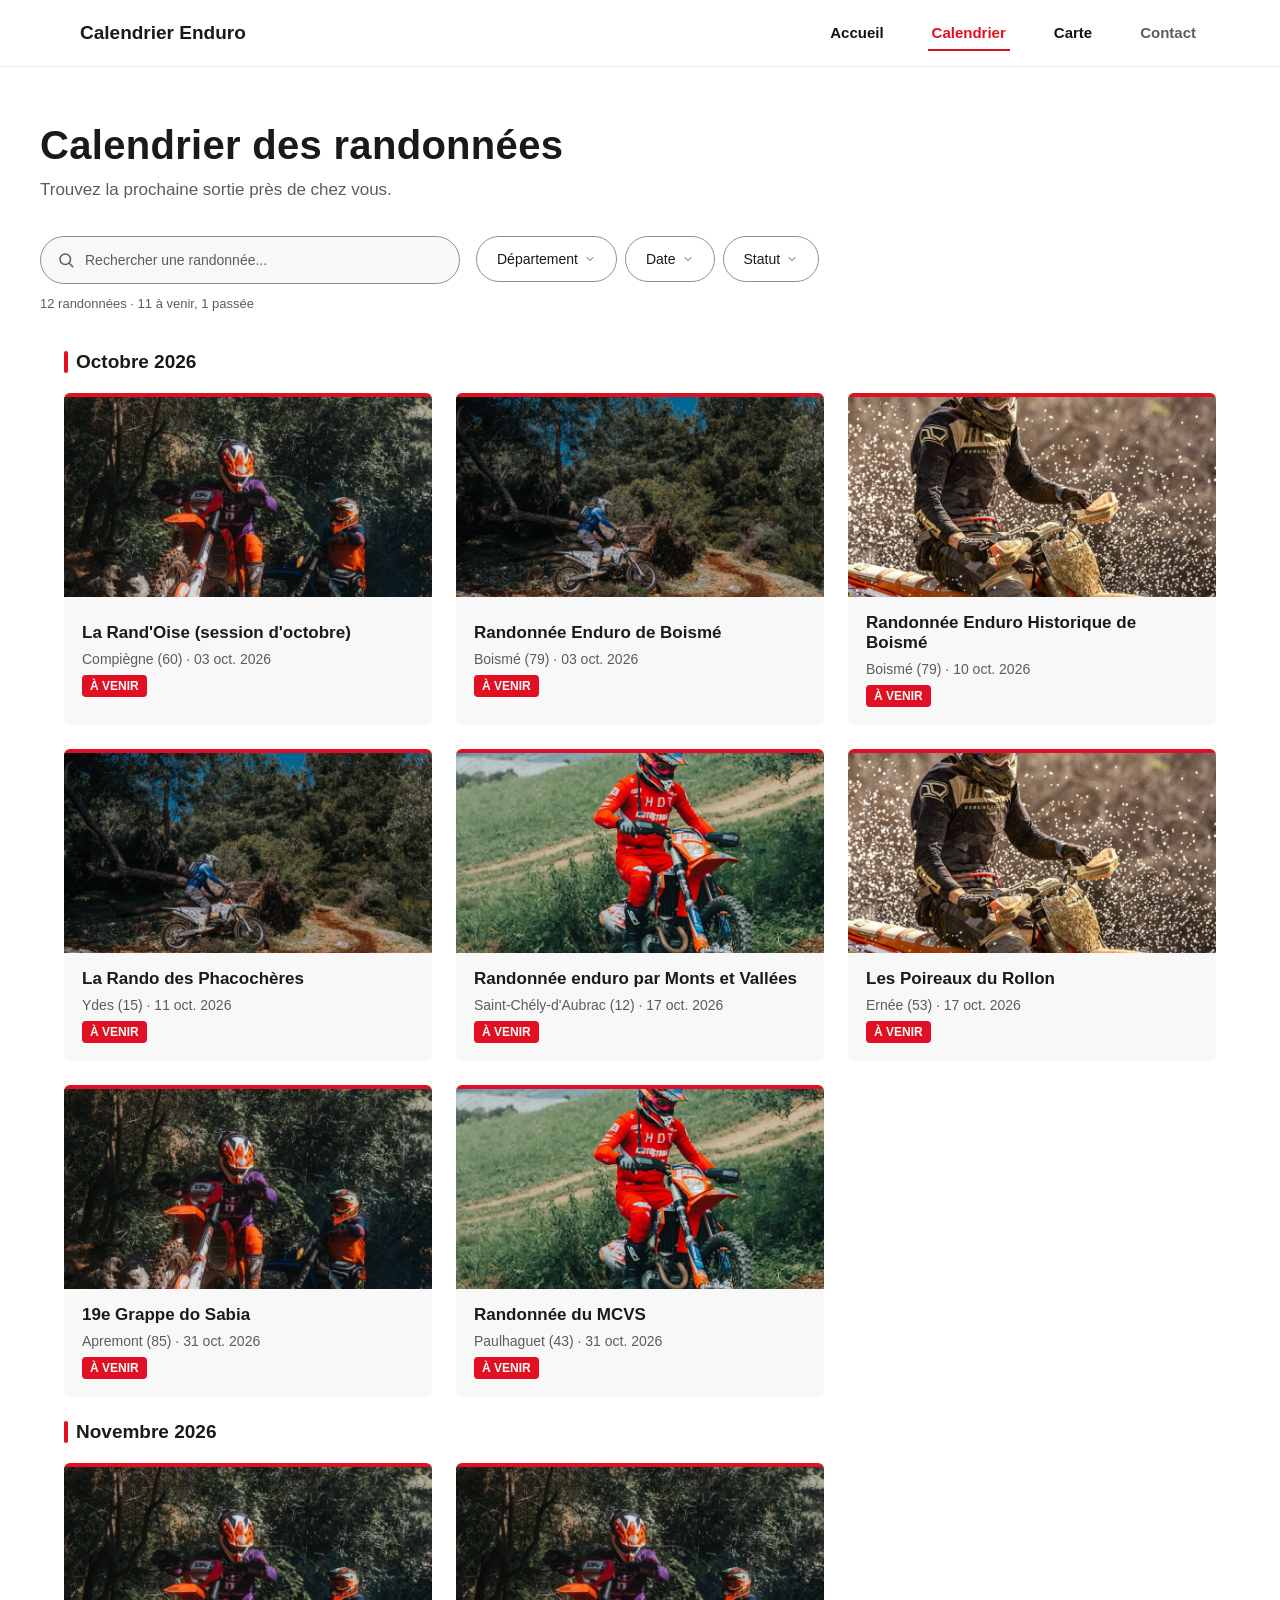
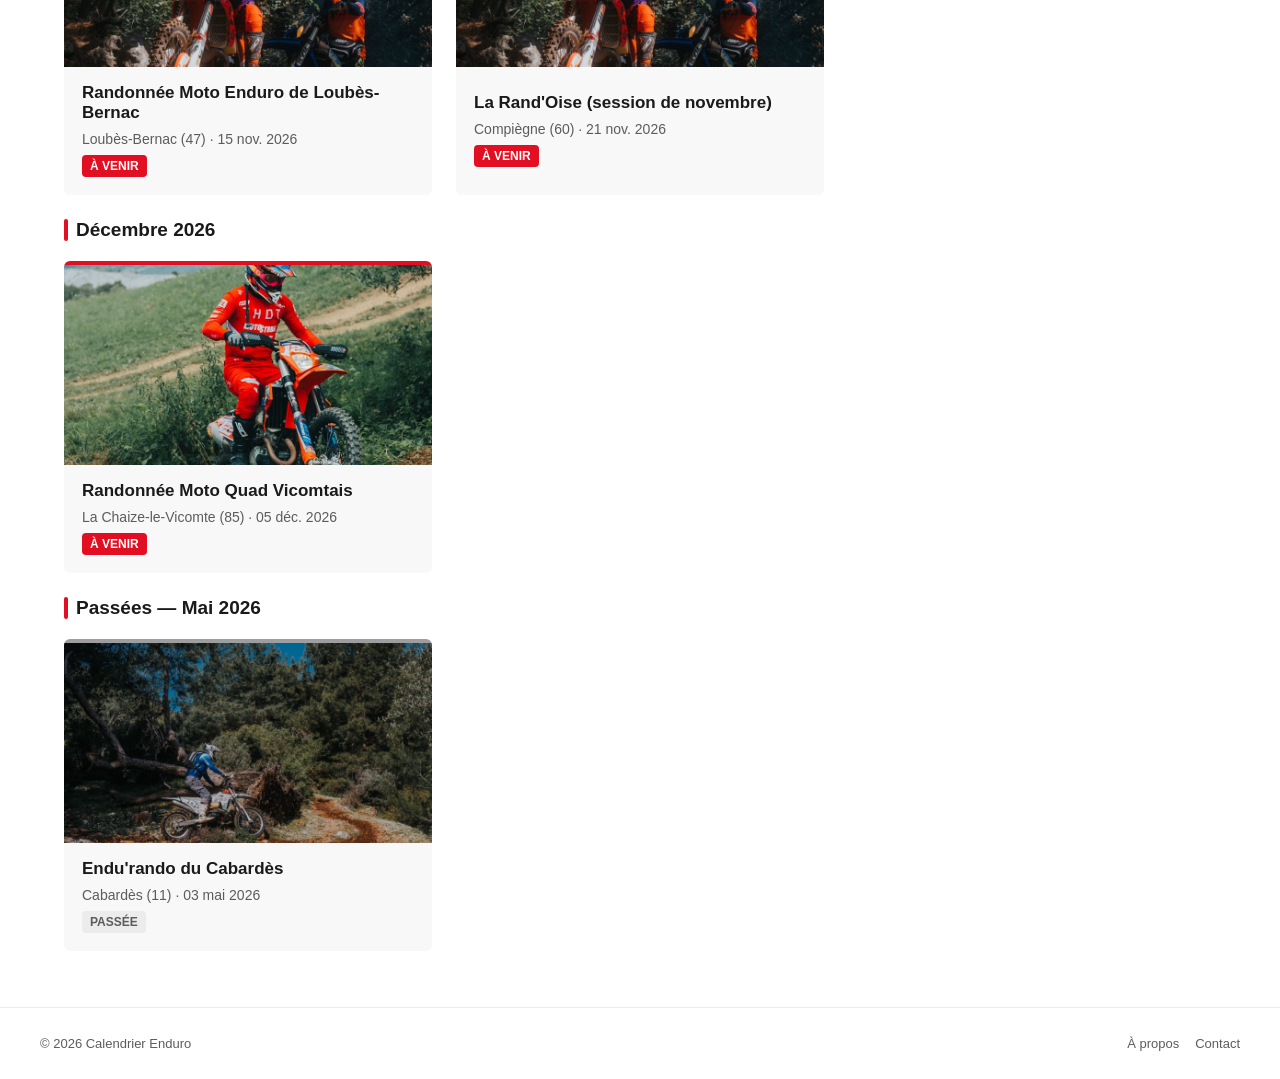
==== calendar.html @ 9742743e "Add "Proposer une randonnée" MVP form and rename technical identifiers to English - New submit.html:" ====
<!doctype html>
<html lang="fr">
<head>
<meta charset="UTF-8" />
<meta name="viewport" content="width=device-width, initial-scale=1" />
<title>Calendrier des randonnées — Calendrier Enduro</title>
<meta
  name="description"
  content="Toutes les randonnées enduro à venir et passées en France, filtrables par région, date et statut."
/>
<link rel="icon" href="data:image/svg+xml,%3Csvg xmlns='http://www.w3.org/2000/svg' viewBox='0 0 24 24'%3E%3Crect width='24' height='24' rx='5' fill='%23e10f21'/%3E%3Ctext x='12' y='17' font-size='13' font-family='Arial, sans-serif' font-weight='700' fill='white' text-anchor='middle'%3EE%3C/text%3E%3C/svg%3E" />
<link rel="stylesheet" href="css/styles.css" />
</head>
<body>
<a class="skip-link" href="#main">Aller au contenu principal</a>

<svg xmlns="http://www.w3.org/2000/svg" style="display:none" aria-hidden="true">
  <symbol id="icon-search" viewBox="0 0 24 24"><circle cx="11" cy="11" r="7"/><line x1="21" y1="21" x2="16.65" y2="16.65"/></symbol>
  <symbol id="icon-calendar" viewBox="0 0 24 24"><rect x="3" y="5" width="18" height="16" rx="2"/><line x1="16" y1="3" x2="16" y2="7"/><line x1="8" y1="3" x2="8" y2="7"/><line x1="3" y1="10" x2="21" y2="10"/></symbol>
  <symbol id="icon-map" viewBox="0 0 24 24"><polygon points="1,6 8,3 16,6 23,3 23,18 16,21 8,18 1,21"/><line x1="8" y1="3" x2="8" y2="18"/><line x1="16" y1="6" x2="16" y2="21"/></symbol>
  <symbol id="icon-home" viewBox="0 0 24 24"><path d="M4 11 12 4l8 7"/><path d="M6 10v9a1 1 0 0 0 1 1h3v-6h4v6h3a1 1 0 0 0 1-1v-9"/></symbol>
  <symbol id="icon-envelope" viewBox="0 0 24 24"><rect x="3" y="5" width="18" height="14" rx="2"/><path d="m4 7 8 6 8-6"/></symbol>
  <symbol id="icon-chevron-down" viewBox="0 0 24 24"><polyline points="6 9 12 15 18 9"/></symbol>
</svg>

<header class="site-header">
  <div class="site-header__inner">
    <p class="site-header__title">Calendrier Enduro</p>

    <nav class="primary-nav" aria-label="Navigation principale">
      <ul class="primary-nav__list">
        <li><a class="primary-nav__link" href="index.html">Accueil</a></li>
        <li><a class="primary-nav__link" href="calendar.html" aria-current="page">Calendrier</a></li>
        <li><a class="primary-nav__link" href="map.html">Carte</a></li>
        <li><a class="primary-nav__link" href="#" aria-disabled="true" tabindex="-1">Contact <span class="sr-only">(bientôt disponible)</span></a></li>
      </ul>
    </nav>
  </div>
</header>

<main id="main">
  <div class="page-title">
    <div class="page-title__inner">
      <h1>Calendrier des randonnées</h1>
      <p>Trouvez la prochaine sortie près de chez vous.</p>
    </div>
  </div>

  <div class="filters">
    <div class="filters__inner">
      <div class="filters__search-col">
        <form class="search-field search-field--light" role="search" onsubmit="return false">
          <label for="cal-search" class="sr-only">Rechercher une randonnée par nom, lieu ou région</label>
          <svg class="icon" aria-hidden="true"><use href="#icon-search"></use></svg>
          <input type="search" id="cal-search" placeholder="Rechercher une randonnée..." data-search-input />
        </form>

        <p class="results-count" role="status" data-results-count>Chargement…</p>
      </div>

      <div class="filters__row filters__row--inline" role="group" aria-label="Filtres rapides">
        <div class="dropdown" data-dropdown="region">
          <button type="button" class="chip" aria-pressed="false" aria-expanded="false" data-filter-chip>
            Département
            <svg class="icon" aria-hidden="true"><use href="#icon-chevron-down"></use></svg>
          </button>
          <div class="dropdown__panel" role="listbox" aria-label="Filtrer par département" data-dropdown-panel hidden></div>
        </div>
        <div class="dropdown" data-dropdown="month">
          <button type="button" class="chip" aria-pressed="false" aria-expanded="false" data-filter-chip>
            Date
            <svg class="icon" aria-hidden="true"><use href="#icon-chevron-down"></use></svg>
          </button>
          <div class="dropdown__panel" role="listbox" aria-label="Filtrer par date" data-dropdown-panel hidden></div>
        </div>
        <div class="dropdown" data-dropdown="status">
          <button type="button" class="chip" aria-pressed="false" aria-expanded="false" data-filter-chip>
            Statut
            <svg class="icon" aria-hidden="true"><use href="#icon-chevron-down"></use></svg>
          </button>
          <div class="dropdown__panel" role="listbox" aria-label="Filtrer par statut" data-dropdown-panel hidden></div>
        </div>
      </div>
    </div>
  </div>

  <div class="event-groups" data-event-groups></div>

  <p class="empty-state" role="status" data-empty-state>Aucune randonnée ne correspond à votre recherche.</p>

  <footer class="site-footer">
    <div class="site-footer__inner">
      <p>© 2026 Calendrier Enduro</p>
      <p class="site-footer__links">
        <a href="#" aria-disabled="true" tabindex="-1">À propos <span class="sr-only">(bientôt disponible)</span></a>
        <a href="#" aria-disabled="true" tabindex="-1">Contact <span class="sr-only">(bientôt disponible)</span></a>
      </p>
    </div>
  </footer>
</main>

<nav class="bottom-nav" aria-label="Navigation principale (mobile)">
  <a class="bottom-nav__item" href="index.html">
    <span class="bottom-nav__indicator" aria-hidden="true"></span>
    <svg class="icon" aria-hidden="true"><use href="#icon-home"></use></svg>
    <span class="bottom-nav__label">Accueil</span>
  </a>
  <a class="bottom-nav__item" href="calendar.html" aria-current="page">
    <span class="bottom-nav__indicator" aria-hidden="true"></span>
    <svg class="icon" aria-hidden="true"><use href="#icon-calendar"></use></svg>
    <span class="bottom-nav__label">Calendrier</span>
  </a>
  <a class="bottom-nav__item" href="map.html">
    <span class="bottom-nav__indicator" aria-hidden="true"></span>
    <svg class="icon" aria-hidden="true"><use href="#icon-map"></use></svg>
    <span class="bottom-nav__label">Carte</span>
  </a>
  <span class="bottom-nav__item" aria-disabled="true">
    <span class="bottom-nav__indicator" aria-hidden="true"></span>
    <svg class="icon" aria-hidden="true"><use href="#icon-envelope"></use></svg>
    <span class="bottom-nav__label">Contact</span>
    <span class="sr-only">(bientôt disponible)</span>
  </span>
</nav>

<script src="js/main.js"></script>
</body>
</html>
---- css/styles.css ----
/* ==========================================================================
   Calendrier-enduro — feuille de styles partagée
   Version F ("Sportif" clair) — implémentation locale à partir de Figma
   Voir claude/accessibilite.md et claude/structure-site.md dans le projet
   pour le détail des décisions de contraste / zones tactiles.
   ========================================================================== */

:root {
  /* Couleurs */
  --color-bg: #ffffff;
  --color-surface: #f8f8f8;
  --color-text: #1a1a1b;
  --color-text-strong: #121212;
  --color-text-muted: #5c5c5c;
  --color-placeholder: #99999e;
  --color-border: #8f8f8f;
  --color-border-soft: #ededed;
  --color-brand: #e10f21;
  --color-brand-on-dark: #ed3324; /* variante lisible sur fond sombre, non utilisée sur cette version claire mais gardée en réserve */
  --color-on-brand: #ffffff;

  --color-badge-upcoming-bg: var(--color-brand);
  --color-badge-upcoming-text: #ffffff;
  --color-badge-past-bg: #ececec;
  --color-badge-past-text: #5c5c5c;
  --color-badge-cancelled-bg: #1a1a1a;
  --color-badge-cancelled-text: #ffffff;

  --color-accent-upcoming: var(--color-brand);
  --color-accent-past: #9e9e9e;
  --color-accent-cancelled: #1a1a1a;

  --color-error: #b00020;
  --color-success: #1e7b34;

  /* Typo */
  --font-sans: "Inter", -apple-system, BlinkMacSystemFont, "Segoe UI", Roboto,
    "Helvetica Neue", Arial, sans-serif;

  /* Rayons */
  --radius-sm: 6px;
  --radius-md: 8px;
  --radius-lg: 16px;
  --radius-pill: 999px;

  /* Espacements */
  --space-1: 4px;
  --space-2: 8px;
  --space-3: 12px;
  --space-4: 16px;
  --space-5: 20px;
  --space-6: 24px;

  /* Layout */
  --container-max: 1200px;
  --bottom-nav-height: 64px;
  --detail-cta-height: 70px;

  /* Focus */
  --focus-ring: 0 0 0 3px rgba(225, 15, 33, 0.35), 0 0 0 1px var(--color-brand);
}

/* --------------------------------------------------------------------------
   Reset minimal
   -------------------------------------------------------------------------- */
*,
*::before,
*::after {
  box-sizing: border-box;
}

html {
  -webkit-text-size-adjust: 100%;
  scroll-behavior: smooth;
}

@media (prefers-reduced-motion: reduce) {
  html {
    scroll-behavior: auto;
  }
  *,
  *::before,
  *::after {
    animation-duration: 0.01ms !important;
    animation-iteration-count: 1 !important;
    transition-duration: 0.01ms !important;
  }
}

body {
  margin: 0;
  font-family: var(--font-sans);
  color: var(--color-text);
  background: var(--color-bg);
  -webkit-font-smoothing: antialiased;
  padding-bottom: var(--bottom-nav-height);
}

img {
  max-width: 100%;
  display: block;
}

button {
  font: inherit;
  color: inherit;
  background: none;
  border: none;
  cursor: pointer;
}

a {
  color: inherit;
  text-decoration: none;
}

ul {
  list-style: none;
  margin: 0;
  padding: 0;
}

h1,
h2,
h3,
p {
  margin: 0;
}

input {
  font: inherit;
  color: inherit;
}

/* --------------------------------------------------------------------------
   Accessibilité : focus visible, lien d'évitement, sr-only
   -------------------------------------------------------------------------- */
:focus-visible {
  outline: none;
  box-shadow: var(--focus-ring);
  border-radius: var(--radius-sm);
}

.sr-only {
  position: absolute;
  width: 1px;
  height: 1px;
  padding: 0;
  margin: -1px;
  overflow: hidden;
  clip: rect(0, 0, 0, 0);
  white-space: nowrap;
  border: 0;
}

.skip-link {
  position: absolute;
  top: -48px;
  left: var(--space-3);
  background: var(--color-brand);
  color: #fff;
  padding: var(--space-3) var(--space-4);
  border-radius: var(--radius-sm);
  z-index: 200;
  transition: top 0.15s ease;
  font-weight: 600;
}

.skip-link:focus {
  top: var(--space-3);
}

.icon {
  display: inline-block;
  width: 1em;
  height: 1em;
  stroke: currentColor;
  fill: none;
  stroke-width: 2;
  stroke-linecap: round;
  stroke-linejoin: round;
  flex-shrink: 0;
}
.icon--fill {
  fill: currentColor;
  stroke: none;
}

.container {
  width: 100%;
  max-width: var(--container-max);
  margin-inline: auto;
  padding-inline: var(--space-5);
}

/* ==========================================================================
   Header (page Calendrier — barre standard en flux normal)
   ========================================================================== */
.site-header {
  background: var(--color-bg);
  border-bottom: 1px solid var(--color-border-soft);
  padding: var(--space-4) var(--space-4) var(--space-4) var(--space-5);
}

.site-header__inner {
  max-width: var(--container-max);
  margin-inline: auto;
  display: flex;
  align-items: center;
  justify-content: space-between;
  gap: var(--space-4);
}

.site-header__title {
  font-size: 19px;
  font-weight: 700;
  color: var(--color-text);
  white-space: nowrap;
}

.primary-nav {
  display: none;
}

.primary-nav__list {
  display: flex;
  align-items: center;
  gap: var(--space-5);
}

.primary-nav__link {
  font-size: 14px;
  font-weight: 600;
  color: var(--color-text-strong);
  padding: var(--space-2) var(--space-1);
  border-bottom: 2px solid transparent;
}

.primary-nav__link:hover {
  color: var(--color-brand);
}

.primary-nav__link[aria-current="page"] {
  color: var(--color-brand);
  border-bottom-color: var(--color-brand);
}

.primary-nav__link[aria-disabled="true"] {
  color: var(--color-text-muted);
  cursor: default;
  pointer-events: none;
}

/* ==========================================================================
   Hero (page Accueil)
   ========================================================================== */
.hero-header {
  position: absolute;
  inset: 0 0 auto 0;
  padding: var(--space-4);
  z-index: 20;
}

.hero-header__bar {
  max-width: calc(var(--container-max) + var(--space-4) * 2);
  margin-inline: auto;
  background: #fff;
  border-radius: var(--radius-md);
  padding: var(--space-4) var(--space-5);
  display: flex;
  align-items: center;
  justify-content: space-between;
  box-shadow: 0 2px 10px rgba(0, 0, 0, 0.08);
}

.hero-header__bar .site-header__title {
  color: var(--color-text-strong);
}

.hero {
  position: relative;
  overflow: hidden;
  padding: 96px var(--space-4) var(--space-6);
  display: flex;
  flex-direction: column;
  gap: var(--space-4);
  color: #fff;
  isolation: isolate;
}

.hero__media {
  position: absolute;
  inset: 0;
  z-index: -1;
}

.hero__media img {
  width: 100%;
  height: 100%;
  object-fit: cover;
}

.hero__media::after {
  content: "";
  position: absolute;
  inset: 0;
  background: linear-gradient(
    to bottom,
    rgba(0, 0, 0, 0.35) 15%,
    rgba(0, 0, 0, 0.92) 92%
  );
}

.hero__content {
  max-width: var(--container-max);
  margin-inline: auto;
  width: 100%;
  display: flex;
  flex-direction: column;
  gap: var(--space-2);
}

.hero__eyebrow {
  font-size: 12px;
  font-weight: 700;
  letter-spacing: 1.5px;
  text-transform: uppercase;
  margin: 0;
}

.hero__title {
  font-size: 22px;
  font-weight: 900;
  color: #f7f7f7;
  max-width: 26em;
  line-height: 1.25;
}

.hero__subtitle {
  font-size: 14px;
  font-weight: 400;
  max-width: 32em;
}

.hero__tools {
  max-width: var(--container-max);
  margin-inline: auto;
  width: 100%;
  display: flex;
  flex-direction: column;
  gap: 14px;
  margin-top: var(--space-2);
}

.search-field {
  display: flex;
  align-items: center;
  gap: var(--space-2);
  width: 100%;
  border-radius: var(--radius-pill);
  padding: var(--space-3) var(--space-4);
  background: rgba(26, 26, 27, 0.8);
  border: none;
}

.search-field .icon {
  color: #fff;
  font-size: 16px;
}

.search-field input {
  background: none;
  border: none;
  color: #fff;
  width: 100%;
  font-size: 14px;
}

.search-field input::placeholder {
  color: var(--color-placeholder);
}

.quick-links {
  display: flex;
  gap: var(--space-3);
}

.quick-link {
  flex: 1;
  display: inline-flex;
  align-items: center;
  justify-content: center;
  gap: var(--space-2);
  background: #fff;
  color: var(--color-text);
  border-radius: 20px;
  padding: var(--space-3) 14px;
  font-size: 13px;
  font-weight: 600;
  min-height: 44px;
}

.quick-link:hover {
  background: #f0f0f0;
}

.quick-link .icon {
  font-size: 16px;
}

/* ==========================================================================
   Sections génériques
   ========================================================================== */
main {
  display: block;
}

.section {
  padding: var(--space-6) var(--space-5);
}

.section__header {
  max-width: var(--container-max);
  margin-inline: auto;
  display: flex;
  align-items: center;
  justify-content: space-between;
  margin-bottom: var(--space-4);
  gap: var(--space-3);
}

.section__title {
  font-size: 18px;
  font-weight: 700;
  letter-spacing: 0.5px;
  color: var(--color-text);
}

.section__link {
  font-size: 13px;
  font-weight: 600;
  color: var(--color-brand);
  padding: var(--space-2);
  margin: calc(var(--space-2) * -1);
  min-height: 44px;
  display: inline-flex;
  align-items: center;
  text-transform: uppercase;
}

.section__link:hover {
  text-decoration: underline;
}

.event-list {
  max-width: var(--container-max);
  margin-inline: auto;
  display: flex;
  flex-direction: column;
  gap: var(--space-3);
}

/* ==========================================================================
   Carte rando (composant partagé Accueil / Calendrier)
   ========================================================================== */
.event-card {
  display: flex;
  gap: var(--space-3);
  align-items: stretch;
  background: var(--color-surface);
  border-radius: var(--radius-sm);
  padding: var(--space-3);
  text-decoration: none;
  color: inherit;
}

.event-card:hover {
  background: #f1f1f1;
}

.event-card__accent {
  width: 4px;
  border-radius: var(--radius-pill);
  flex-shrink: 0;
  background: var(--color-accent-upcoming);
}

.event-card[data-status="past"] .event-card__accent {
  background: var(--color-accent-past);
}

.event-card[data-status="cancelled"] .event-card__accent {
  background: var(--color-accent-cancelled);
}

.event-card__thumb {
  width: 72px;
  height: 72px;
  border-radius: var(--radius-md);
  overflow: hidden;
  flex-shrink: 0;
  background: var(--color-border-soft);
}

.event-card__thumb img {
  width: 100%;
  height: 100%;
  object-fit: cover;
}

.event-card__body {
  flex: 1;
  min-width: 0;
  display: flex;
  flex-direction: column;
  gap: var(--space-1);
  justify-content: center;
}

.event-card__title {
  font-size: 15px;
  font-weight: 600;
  color: var(--color-text);
  overflow-wrap: break-word;
}

.event-card__meta {
  font-size: 13px;
  color: var(--color-text-muted);
}

.badge {
  display: inline-flex;
  align-items: center;
  align-self: flex-start;
  margin-top: var(--space-1);
  padding: 4px var(--space-2);
  border-radius: 4px;
  font-size: 11px;
  font-weight: 700;
  text-transform: uppercase;
  background: var(--color-badge-upcoming-bg);
  color: var(--color-badge-upcoming-text);
}

[data-status="past"] .badge {
  background: var(--color-badge-past-bg);
  color: var(--color-badge-past-text);
}

[data-status="cancelled"] .badge {
  background: var(--color-badge-cancelled-bg);
  color: var(--color-badge-cancelled-text);
}

/* ==========================================================================
   CTA organisateur
   ========================================================================== */
.cta-banner {
  background: var(--color-brand);
  border-radius: var(--radius-lg);
  padding: var(--space-5);
  display: flex;
  flex-direction: column;
  gap: 10px;
  color: #fff;
  max-width: var(--container-max);
  margin-inline: auto;
}

.cta-banner__title {
  font-size: 16px;
  font-weight: 700;
}

.cta-banner__subtitle {
  font-size: 13px;
  color: #ffffff;
  max-width: 40em;
}

.cta-banner__button {
  display: inline-flex;
  align-items: center;
  justify-content: center;
  align-self: flex-start;
  background: #fff;
  color: var(--color-brand);
  border-radius: var(--radius-pill);
  padding: 14px var(--space-5);
  font-size: 14px;
  font-weight: 600;
  letter-spacing: 0.3px;
  text-transform: uppercase;
  min-height: 45px;
}

.cta-banner__button:hover {
  background: #f4f4f4;
}

/* ==========================================================================
   Page "Calendrier des randonnées"
   ========================================================================== */
.page-title {
  padding: var(--space-6) var(--space-5) var(--space-2);
}

.page-title__inner {
  max-width: var(--container-max);
  margin-inline: auto;
  display: flex;
  flex-direction: column;
  gap: 6px;
}

.page-title h1 {
  font-size: 22px;
  font-weight: 900;
  letter-spacing: 0.3px;
  color: var(--color-text);
}

.page-title p {
  font-size: 14px;
  color: var(--color-text-muted);
}

.filters {
  padding: var(--space-2) var(--space-5) var(--space-4);
}

.filters__inner {
  max-width: var(--container-max);
  margin-inline: auto;
  display: flex;
  flex-direction: column;
  gap: var(--space-3);
}

.filters__row {
  display: flex;
  gap: var(--space-2);
  flex-wrap: wrap;
}

.filters__search-col {
  display: flex;
  flex-direction: column;
  gap: var(--space-3);
  flex: 1;
}

.search-field--light {
  background: var(--color-surface);
  border: 1px solid var(--color-border);
  color: var(--color-text-muted);
  padding: 14px var(--space-4);
}

.search-field--light input {
  color: var(--color-text);
}

.search-field--light input::placeholder {
  color: var(--color-text-muted);
}

.search-field--light .icon {
  color: var(--color-text-muted);
  font-size: 18px;
}

.chip {
  display: inline-flex;
  align-items: center;
  gap: 6px;
  background: #fff;
  border: 1px solid var(--color-border);
  border-radius: var(--radius-pill);
  padding: 14px var(--space-3) 14px 16px;
  font-size: 14px;
  font-weight: 500;
  color: var(--color-text);
  min-height: 44px;
}

.chip:hover {
  background: var(--color-surface);
}

.chip[aria-pressed="true"] {
  background: var(--color-text);
  color: #fff;
  border-color: var(--color-text);
}

.chip[aria-pressed="true"] .icon {
  color: #fff;
}

.chip .icon {
  color: var(--color-text-muted);
  font-size: 12px;
  transition: transform 0.15s ease;
}

.chip[aria-pressed="true"] .icon:last-child {
  transform: rotate(180deg);
}

.dropdown {
  position: relative;
}

.dropdown__panel {
  position: absolute;
  top: calc(100% + 6px);
  left: 0;
  z-index: 20;
  min-width: 200px;
  max-height: 260px;
  overflow-y: auto;
  background: #fff;
  border: 1px solid var(--color-border);
  border-radius: var(--radius-md);
  box-shadow: 0 8px 24px rgba(0, 0, 0, 0.12);
  padding: var(--space-2);
  display: flex;
  flex-direction: column;
  gap: 2px;
}

.dropdown__panel[hidden] {
  display: none;
}

.dropdown__option {
  display: flex;
  align-items: center;
  justify-content: space-between;
  gap: var(--space-2);
  width: 100%;
  text-align: left;
  padding: 10px var(--space-3);
  border-radius: var(--radius-sm);
  font-size: 14px;
  color: var(--color-text);
}

.dropdown__option:hover {
  background: var(--color-surface);
}

.dropdown__option[aria-selected="true"] {
  color: var(--color-brand);
  font-weight: 600;
}

.event-list__status {
  padding: var(--space-4);
  color: var(--color-text-muted);
  font-size: 14px;
  text-align: center;
}

.event-groups {
  max-width: var(--container-max);
  margin-inline: auto;
  padding: 0 var(--space-5) var(--space-6);
  display: flex;
  flex-direction: column;
  gap: var(--space-6);
}

.event-group__header {
  display: flex;
  align-items: center;
  gap: var(--space-2);
  margin-bottom: var(--space-3);
}

.event-group__bar {
  width: 4px;
  height: 16px;
  border-radius: var(--radius-pill);
  background: var(--color-brand);
  flex-shrink: 0;
}

.event-group__title {
  font-size: 13px;
  font-weight: 700;
  letter-spacing: 0.5px;
  color: var(--color-text);
}

.event-group .event-list {
  margin: 0;
  max-width: none;
}

.empty-state {
  display: none;
  text-align: center;
  padding: var(--space-6) var(--space-4);
  color: var(--color-text-muted);
  font-size: 14px;
}

.empty-state[data-visible="true"] {
  display: block;
}

.results-count {
  font-size: 13px;
  color: var(--color-text-muted);
}

/* ==========================================================================
   Navigation basse (mobile) — fixe, cachée dès le bureau
   ========================================================================== */
.bottom-nav {
  position: fixed;
  left: 0;
  right: 0;
  bottom: 0;
  background: #fff;
  border-top: 1px solid var(--color-border-soft);
  padding: var(--space-2) var(--space-4);
  display: flex;
  z-index: 100;
}

.bottom-nav__item {
  flex: 1;
  display: flex;
  flex-direction: column;
  align-items: center;
  justify-content: center;
  gap: 4px;
  min-height: 48px;
  color: var(--color-text-strong);
  border-radius: var(--radius-sm);
}

.bottom-nav__indicator {
  width: 24px;
  height: 3px;
  border-radius: 2px;
  background: transparent;
}

.bottom-nav__item[aria-current="page"] {
  color: var(--color-brand);
}

.bottom-nav__item[aria-current="page"] .bottom-nav__indicator {
  background: var(--color-brand);
}

.bottom-nav__item .icon {
  font-size: 16px;
}

.bottom-nav__item[aria-current="page"] .icon {
  color: var(--color-brand);
}

.bottom-nav__label {
  font-size: 10px;
  font-weight: 400;
}

.bottom-nav__item[aria-current="page"] .bottom-nav__label {
  font-weight: 600;
}

.bottom-nav__item[aria-disabled="true"] {
  color: var(--color-text-muted);
  opacity: 0.6;
}

/* ==========================================================================
   Pied de page léger (informations, hors zone tactile mobile)
   ========================================================================== */
.site-footer {
  border-top: 1px solid var(--color-border-soft);
  padding: var(--space-6) var(--space-5);
  text-align: center;
  color: var(--color-text-muted);
  font-size: 13px;
  display: none;
}

.site-footer__inner {
  max-width: var(--container-max);
  margin-inline: auto;
  display: flex;
  flex-direction: column;
  align-items: center;
  gap: var(--space-2);
}

.site-footer__links {
  display: flex;
  gap: var(--space-4);
  font-weight: 500;
}

.site-footer a[aria-disabled="true"] {
  pointer-events: none;
}

/* ==========================================================================
   Responsive — tablette (≥600px)
   ========================================================================== */
@media (min-width: 600px) {
  .hero {
    padding: 120px var(--space-6) var(--space-6);
  }
  .hero__title {
    font-size: 28px;
  }
  .hero__subtitle {
    font-size: 15px;
  }
  .section,
  .page-title,
  .filters {
    padding-left: var(--space-6);
    padding-right: var(--space-6);
  }
  .event-groups {
    padding-left: var(--space-6);
    padding-right: var(--space-6);
  }
  .cta-banner {
    flex-direction: row;
    align-items: center;
    justify-content: space-between;
    gap: var(--space-5);
  }
  .cta-banner__text {
    display: flex;
    flex-direction: column;
    gap: 10px;
  }
  .cta-banner__button {
    align-self: center;
    flex-shrink: 0;
  }
}

/* ==========================================================================
   Responsive — bureau (≥900px) : navigation haute, grilles, nav basse cachée
   ========================================================================== */
@media (min-width: 900px) {
  body {
    padding-bottom: 0;
  }

  .bottom-nav {
    display: none;
  }

  .primary-nav {
    display: block;
  }

  .primary-nav__list {
    gap: 40px;
  }

  .primary-nav__link {
    font-size: 15px;
  }

  .site-header {
    padding: 22px 80px;
  }

  .site-header__inner {
    max-width: none;
  }

  .hero-header {
    padding: var(--space-5) var(--space-6);
  }

  .hero-header__bar {
    padding: var(--space-4) var(--space-6);
  }

  .hero {
    padding-top: 160px;
    padding-bottom: 72px;
  }

  .hero__title {
    font-size: 36px;
  }

  .hero__tools {
    flex-direction: row;
    align-items: center;
  }

  .search-field {
    max-width: 420px;
  }

  .quick-links {
    width: auto;
  }

  .quick-link {
    flex: none;
    padding-inline: var(--space-5);
  }

  .event-list--grid {
    display: grid;
    grid-template-columns: repeat(3, 1fr);
    gap: var(--space-4);
  }

  .event-card {
    flex-direction: column;
  }

  .event-list--grid .event-card,
  .event-group .event-list .event-card {
    height: 100%;
    padding: 0;
    gap: 0;
    overflow: hidden;
  }

  .event-list--grid .event-card__accent,
  .event-group .event-list .event-card__accent {
    width: 100%;
    height: 4px;
    border-radius: 0;
  }

  .event-list--grid .event-card__thumb,
  .event-group .event-list .event-card__thumb {
    width: 100%;
    height: 200px;
    border-radius: 0;
  }

  .event-list--grid .event-card__body,
  .event-group .event-list .event-card__body {
    padding: 16px 18px 18px;
    gap: var(--space-2);
  }

  .event-list--grid .event-card__title,
  .event-group .event-list .event-card__title {
    font-size: 17px;
  }

  .event-list--grid .event-card__meta,
  .event-group .event-list .event-card__meta {
    font-size: 14px;
  }

  .event-list--grid .badge,
  .event-group .event-list .badge {
    font-size: 12px;
    margin-top: 0;
  }

  .page-title__inner {
    gap: var(--space-3);
  }

  .page-title h1 {
    font-size: 40px;
    letter-spacing: 0.3px;
  }

  .page-title p {
    font-size: 17px;
  }

  .page-title {
    padding-top: 56px;
    padding-bottom: 28px;
  }

  .filters {
    padding-top: 8px;
    padding-bottom: 40px;
  }

  .filters__search-col {
    flex: none;
  }

  .filters__row--inline {
    flex-wrap: nowrap;
    align-items: center;
  }

  .filters__inner {
    flex-direction: row;
    align-items: flex-start;
    justify-content: flex-start;
    gap: var(--space-4);
  }

  .filters .search-field--light {
    width: 420px;
    max-width: 420px;
  }

  .chip {
    padding: 14px 20px;
  }

  .event-groups {
    padding-bottom: 56px;
  }

  .event-group__header {
    margin-bottom: var(--space-5);
  }

  .event-group__bar {
    height: 22px;
  }

  .event-group__title {
    font-size: 19px;
    letter-spacing: normal;
  }

  .event-group .event-list {
    display: grid;
    grid-template-columns: repeat(2, 1fr);
    gap: var(--space-6);
  }

  .site-footer {
    display: block;
    text-align: left;
    padding-top: 28px;
    padding-bottom: 28px;
  }

  .site-footer__inner {
    flex-direction: row;
    justify-content: space-between;
    align-items: center;
  }
}

@media (min-width: 1200px) {
  .event-group .event-list {
    grid-template-columns: repeat(3, 1fr);
  }
}

/* ==========================================================================
   Page "Carte des randos"
   ========================================================================== */
@media (max-width: 899px) {
  .page-title--tight {
    padding-top: var(--space-4);
    padding-bottom: var(--space-2);
  }
}

.map-page-main {
  display: flex;
  flex-direction: column;
}

.map-filters {
  max-width: var(--container-max);
  margin-inline: auto;
  width: 100%;
  padding: 0 var(--space-5) var(--space-3);
}

.map-filters__row {
  display: flex;
  gap: var(--space-2);
  flex-wrap: wrap;
}

.map-body {
  display: flex;
  flex-direction: column;
  flex: 1;
  min-height: 0;
}

.map-sidebar {
  display: none;
}

.status-toggle {
  display: flex;
  gap: var(--space-2);
}

.status-toggle__btn {
  height: 44px;
  padding-inline: var(--space-4);
  border-radius: var(--radius-pill);
  border: 1px solid var(--color-border);
  font-size: 14px;
  font-weight: 500;
  color: var(--color-text);
  display: inline-flex;
  align-items: center;
  justify-content: center;
}

.status-toggle__btn:hover {
  background: var(--color-surface);
}

.status-toggle__btn[aria-pressed="true"] {
  background: var(--color-brand);
  border-color: var(--color-brand);
  color: #fff;
}

.map-sidebar__divider {
  border: none;
  border-top: 1px solid var(--color-border-soft);
  margin: 0;
}

.map-sidebar__legend {
  display: flex;
  flex-direction: column;
  gap: var(--space-3);
}

.map-sidebar__legend-title {
  font-size: 13px;
  font-weight: 600;
  color: var(--color-text);
}

.map-sidebar__legend .map-legend__item {
  font-size: 14px;
  font-weight: 400;
  color: var(--color-text-muted);
}

.map-placeholder {
  position: relative;
  flex: 1;
  min-height: 460px;
  overflow: hidden;
  background: #eeece5;
}

.leaflet-map {
  position: absolute;
  inset: 0;
  z-index: 1;
  background: #eeece5;
  font-family: var(--font-sans);
}

.map-marker-icon {
  display: block;
  width: 100%;
  height: 100%;
  color: var(--color-accent-upcoming);
  filter: drop-shadow(0 2px 4px rgba(0, 0, 0, 0.25));
}

.map-marker-icon[data-status="past"] {
  color: var(--color-accent-past);
}

.map-marker-icon[data-status="cancelled"] {
  color: var(--color-accent-cancelled);
}

.map-tooltip__title {
  font-size: 13px;
  font-weight: 600;
  color: var(--color-text);
}

.map-tooltip__date {
  font-size: 12px;
  color: var(--color-text-muted);
  margin-top: 2px;
}

.leaflet-popup-content a.map-tooltip__link {
  display: inline-block;
  margin-top: 4px;
  font-size: 12px;
  font-weight: 600;
  color: var(--color-brand);
}

.leaflet-popup-content-wrapper {
  border-radius: 12px;
  box-shadow: 0 2px 10px rgba(0, 0, 0, 0.18);
}

.leaflet-popup-content {
  margin: var(--space-3) 14px;
  min-width: 160px;
}

.map-legend {
  position: absolute;
  left: var(--space-4);
  bottom: var(--space-4);
  z-index: 10;
  background: #fff;
  border-radius: 12px;
  padding: var(--space-3) var(--space-4);
  display: flex;
  gap: 14px;
  box-shadow: 0 2px 10px rgba(0, 0, 0, 0.18);
  flex-wrap: wrap;
}

.map-legend__item {
  display: flex;
  align-items: center;
  gap: 6px;
  font-size: 11px;
  font-weight: 600;
  color: var(--color-text);
}

.map-legend__dot {
  width: 10px;
  height: 10px;
  border-radius: 50%;
  flex-shrink: 0;
  background: var(--color-accent-upcoming);
}

.map-legend__dot--past {
  background: var(--color-accent-past);
}

.map-legend__dot--cancelled {
  background: var(--color-accent-cancelled);
}

.map-locate-btn {
  position: absolute;
  right: var(--space-4);
  bottom: 78px;
  z-index: 10;
  width: 48px;
  height: 48px;
  border-radius: var(--radius-pill);
  background: #fff;
  box-shadow: 0 2px 10px rgba(0, 0, 0, 0.18);
  display: flex;
  align-items: center;
  justify-content: center;
  font-size: 18px;
  color: var(--color-text);
}

.map-locate-btn[aria-pressed="true"] {
  color: var(--color-brand);
}

.map-locate-btn:hover {
  background: var(--color-surface);
}

@media (min-width: 900px) {
  .map-filters {
    display: none;
  }

  .map-body {
    flex-direction: row;
    gap: var(--space-6);
    padding-inline: max(var(--space-6), calc((100% - var(--container-max)) / 2));
  }

  .map-sidebar {
    display: flex;
    flex-direction: column;
    gap: var(--space-6);
    width: 360px;
    flex-shrink: 0;
    padding-bottom: var(--space-6);
  }

  .map-placeholder {
    min-height: 560px;
    border-radius: var(--radius-lg);
  }

  .map-legend--overlay {
    display: none;
  }

  .map-locate-btn {
    bottom: var(--space-6);
  }

  .map-tooltip__title {
    font-size: 15px;
  }

  .map-tooltip__date {
    font-size: 13px;
  }

  .leaflet-popup-content a.map-tooltip__link {
    font-size: 13px;
  }

  .leaflet-popup-content-wrapper {
    border-radius: 10px;
    box-shadow: 0 4px 16px rgba(0, 0, 0, 0.18);
  }
}

/* ==========================================================================
   Page "Fiche randonnée"
   ========================================================================== */
body.detail-page {
  padding-bottom: var(--detail-cta-height);
}

.detail-header {
  display: flex;
  align-items: center;
  gap: var(--space-2);
  padding: 10px var(--space-5) 10px var(--space-2);
  border-bottom: 1px solid var(--color-border-soft);
}

.detail-header__back {
  width: 44px;
  height: 44px;
  flex-shrink: 0;
  display: inline-flex;
  align-items: center;
  justify-content: center;
  font-size: 18px;
  border-radius: var(--radius-md);
}

.detail-header__back:hover {
  background: var(--color-surface);
}

.detail-header__title {
  font-size: 15px;
  font-weight: 600;
  color: var(--color-text);
}

.detail-hero {
  position: relative;
  height: 240px;
  background: var(--color-border-soft);
  overflow: hidden;
}

.detail-hero img {
  width: 100%;
  height: 100%;
  object-fit: cover;
}

.detail-hero .badge {
  position: absolute;
  left: var(--space-4);
  top: var(--space-4);
}

.detail-title-meta {
  max-width: var(--container-max);
  margin-inline: auto;
  padding: var(--space-5) var(--space-5) var(--space-1);
  display: flex;
  flex-direction: column;
  gap: var(--space-2);
}

.detail-title-meta h1 {
  font-size: 22px;
  font-weight: 900;
  color: var(--color-text);
  line-height: 1.25;
}

.detail-meta-row {
  display: flex;
  align-items: center;
  gap: 6px;
  font-size: 13px;
  color: var(--color-text-muted);
}

.detail-meta-row .icon {
  font-size: 12px;
  flex-shrink: 0;
}

.detail-stats {
  max-width: var(--container-max);
  margin-inline: auto;
  width: 100%;
  display: flex;
  gap: var(--space-3);
  padding: var(--space-4) var(--space-5) var(--space-1);
}

.detail-stat {
  flex: 1;
  background: var(--color-surface);
  border-radius: var(--radius-sm);
  padding: var(--space-3) 10px;
  display: flex;
  flex-direction: column;
  gap: 6px;
}

.detail-stat .icon {
  color: var(--color-brand);
  font-size: 15px;
}

.detail-stat__label {
  font-size: 12px;
  font-weight: 500;
  color: var(--color-text-muted);
}

.detail-stat__value {
  font-size: 15px;
  font-weight: 700;
  color: var(--color-text);
}

.detail-section {
  max-width: var(--container-max);
  margin-inline: auto;
  width: 100%;
  padding: var(--space-5) var(--space-5) var(--space-1);
  display: flex;
  flex-direction: column;
  gap: var(--space-2);
}

.detail-section h2 {
  font-size: 16px;
  font-weight: 700;
  color: var(--color-text);
}

.detail-meeting-row {
  display: flex;
  align-items: flex-start;
  gap: 6px;
  font-size: 13px;
  color: var(--color-text-muted);
}

.detail-meeting-row .icon {
  font-size: 13px;
  margin-top: 2px;
  flex-shrink: 0;
}

.mini-map {
  position: relative;
  height: 140px;
  border-radius: var(--radius-md);
  background: #eeece5;
  overflow: hidden;
  font-family: var(--font-sans);
}

.mini-map .leaflet-control-zoom,
.mini-map .leaflet-control-attribution {
  font-size: 10px;
}

.detail-link {
  display: inline-flex;
  align-self: flex-start;
  font-size: 13px;
  font-weight: 600;
  color: var(--color-brand);
  min-height: 32px;
  align-items: center;
}

.detail-link:hover {
  text-decoration: underline;
}

.detail-organizer__name {
  font-size: 14px;
  font-weight: 600;
  color: var(--color-text);
}

.detail-organizer__desc {
  font-size: 13px;
  color: var(--color-text-muted);
  line-height: 1.45;
}

.contact-list {
  background: var(--color-surface);
  border-radius: var(--radius-sm);
  overflow: hidden;
}

.contact-list__row {
  display: flex;
  align-items: center;
  gap: 10px;
  min-height: 44px;
  padding: var(--space-3);
  font-size: 14px;
  font-weight: 500;
  color: var(--color-text);
  border-bottom: 1px solid var(--color-border-soft);
}

.contact-list__row:last-child {
  border-bottom: none;
}

.contact-list__row:hover {
  background: #f1f1f1;
}

.contact-list__row .icon {
  color: var(--color-brand);
  font-size: 15px;
  flex-shrink: 0;
}

.detail-cta {
  position: fixed;
  left: 0;
  right: 0;
  bottom: 0;
  z-index: 10;
  background: #fff;
  border-top: 1px solid var(--color-border-soft);
  padding: var(--space-3) var(--space-5);
  max-width: var(--container-max);
  margin-inline: auto;
  width: 100%;
}

.detail-cta__button {
  display: flex;
  align-items: center;
  justify-content: center;
  width: 100%;
  min-height: 45px;
  background: var(--color-brand);
  color: #fff;
  border-radius: var(--radius-pill);
  font-size: 15px;
  font-weight: 700;
}

.detail-cta__button:hover {
  background: #c60d1c;
}

.detail-cta__button--disabled {
  background: var(--color-surface);
  color: var(--color-text-muted);
  cursor: default;
  pointer-events: none;
}

.detail-cta__external-icon {
  font-size: 14px;
  margin-left: 6px;
}

.detail-cta__wrap {
  position: relative;
}

.contact-choice__panel {
  position: absolute;
  bottom: calc(100% + 8px);
  left: 0;
  right: 0;
  z-index: 20;
  background: #fff;
  border: 1px solid var(--color-border);
  border-radius: var(--radius-md);
  box-shadow: 0 8px 24px rgba(0, 0, 0, 0.12);
  padding: var(--space-2);
  display: flex;
  flex-direction: column;
  gap: 2px;
}

.contact-choice__panel[hidden] {
  display: none;
}

.contact-choice__option {
  display: flex;
  align-items: center;
  gap: 10px;
  min-height: 44px;
  padding: var(--space-2) var(--space-3);
  border-radius: var(--radius-sm);
  font-size: 14px;
  font-weight: 500;
  color: var(--color-text);
}

.contact-choice__option:hover {
  background: var(--color-surface);
}

.contact-choice__option .icon {
  color: var(--color-brand);
  font-size: 15px;
  flex-shrink: 0;
}

.detail-not-found {
  padding: var(--space-6) var(--space-5);
  text-align: center;
  color: var(--color-text-muted);
  font-size: 14px;
}

@media (min-width: 900px) {
  body.detail-page {
    padding-bottom: calc(var(--detail-cta-height) + var(--space-5));
  }

  .detail-header {
    padding-left: var(--space-6);
    padding-right: var(--space-6);
  }

  .detail-hero {
    height: 340px;
  }

  .detail-title-meta,
  .detail-stats,
  .detail-section {
    padding-left: var(--space-6);
    padding-right: var(--space-6);
  }

  .detail-title-meta,
  .detail-stats,
  .detail-section {
    max-width: 640px;
  }

  .detail-cta {
    max-width: 640px;
    padding-left: var(--space-6);
    padding-right: var(--space-6);
    padding-bottom: var(--space-5);
  }
}

/* ==========================================================================
   Page "Proposer une randonnée"
   ========================================================================== */
.section--form {
  padding-top: var(--space-2);
}

.form {
  max-width: 560px;
  margin-inline: auto;
  display: flex;
  flex-direction: column;
  gap: var(--space-5);
}

.form__required-note {
  font-size: 13px;
  color: var(--color-text-muted);
  margin: calc(var(--space-2) * -1) 0 0;
}

.form-field {
  display: flex;
  flex-direction: column;
  gap: 6px;
}

.form-field__label {
  font-size: 14px;
  font-weight: 600;
  color: var(--color-text);
}

.form-field__optional {
  font-weight: 400;
  color: var(--color-text-muted);
}

.form-field__hint {
  font-size: 13px;
  color: var(--color-text-muted);
  margin: 0;
}

.form-field__input {
  width: 100%;
  min-height: 48px;
  border: 1px solid var(--color-border);
  border-radius: var(--radius-sm);
  padding: var(--space-3) var(--space-4);
  font-size: 15px;
  color: var(--color-text);
  background: #fff;
}

.form-field__input::placeholder {
  color: var(--color-placeholder);
}

.form-field__input--textarea {
  min-height: 120px;
  resize: vertical;
}

.form-field__input[aria-invalid="true"] {
  border-color: var(--color-error);
  border-width: 2px;
}

.form-field__error {
  font-size: 13px;
  font-weight: 600;
  color: var(--color-error);
  margin: 0;
}

.form-field__error:empty {
  display: none;
}

.form-fieldset {
  display: flex;
  flex-direction: column;
  gap: var(--space-3);
  border: 1px solid var(--color-border-soft);
  border-radius: var(--radius-md);
  padding: var(--space-4);
  margin: 0;
}

.form-fieldset__legend {
  font-size: 14px;
  font-weight: 600;
  color: var(--color-text);
  padding: 0 4px;
}

.form-honeypot {
  position: absolute;
  width: 1px;
  height: 1px;
  overflow: hidden;
  clip: rect(0, 0, 0, 0);
  white-space: nowrap;
  border: 0;
}

.form-actions {
  display: flex;
}

.form-submit {
  width: 100%;
  min-height: 48px;
  background: var(--color-brand);
  color: #fff;
  border-radius: var(--radius-pill);
  font-size: 15px;
  font-weight: 700;
  letter-spacing: 0.3px;
}

.form-submit:hover {
  background: #c60d1c;
}

.form-submit:disabled {
  background: var(--color-border);
  cursor: default;
}

.form-status {
  display: flex;
  align-items: flex-start;
  gap: var(--space-2);
  border-radius: var(--radius-sm);
  padding: var(--space-3) var(--space-4);
  font-size: 14px;
  font-weight: 600;
  background: var(--color-surface);
}

.form-status[hidden] {
  display: none;
}

.form-status .icon {
  flex-shrink: 0;
  margin-top: 2px;
  font-size: 18px;
}

.form-status--success {
  color: var(--color-success);
}

.form-status--error {
  color: var(--color-error);
}

@media (min-width: 900px) {
  .section--form {
    padding-top: 8px;
    padding-bottom: 56px;
  }
}
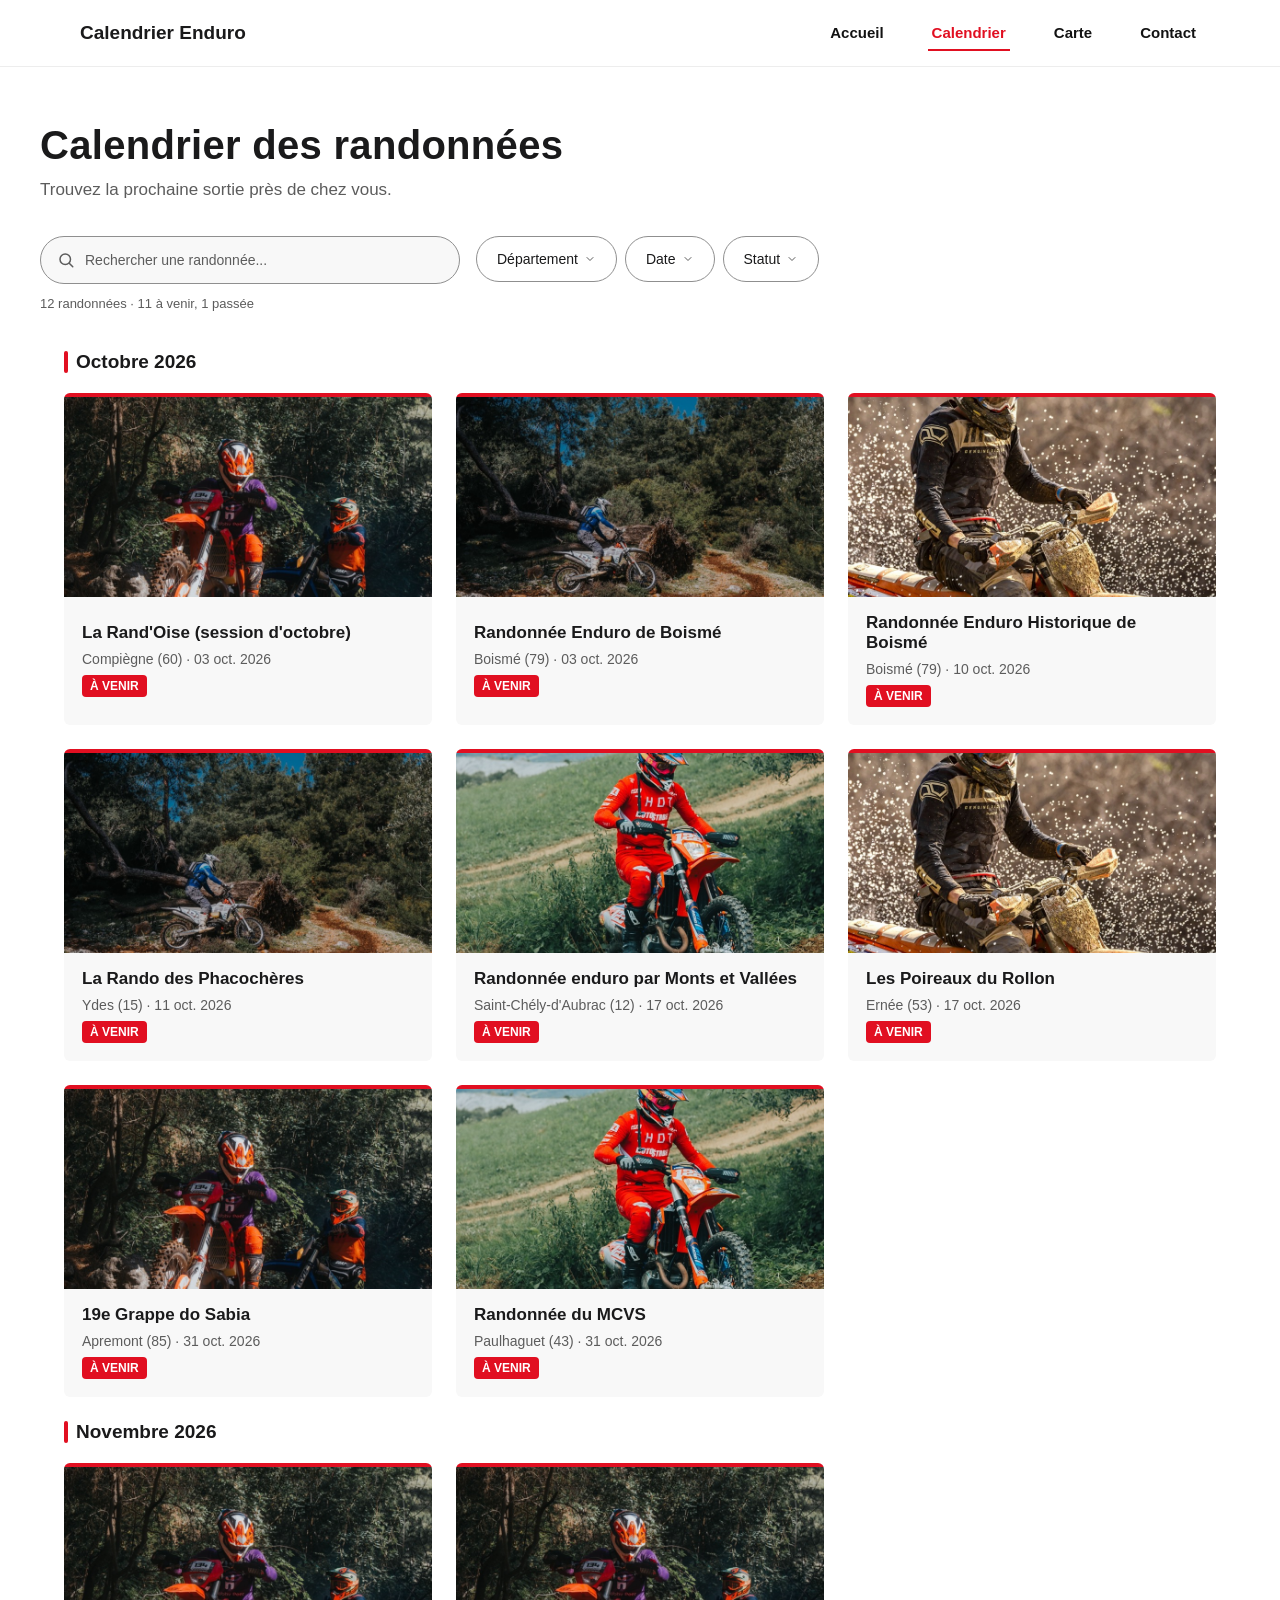
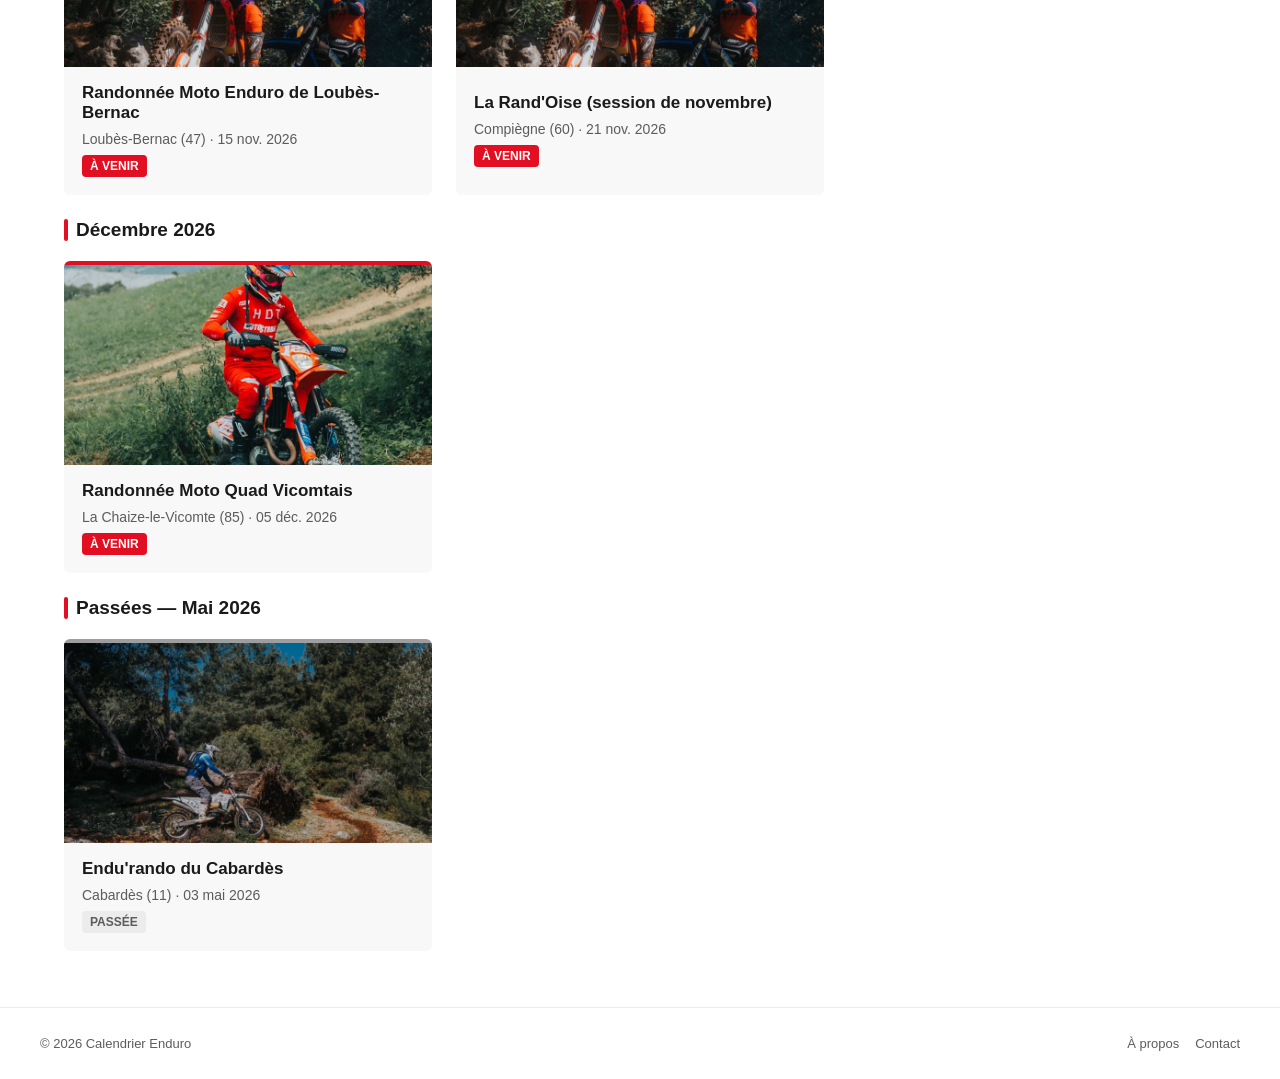
==== commit e56fb92e: "Merge formulaires PHP (contact, proposer) et filtres sur la base main Fusion de claude/etapes-formul" ====
--- a/calendar.html
+++ b/calendar.html
@@ -32,7 +32,7 @@
         <li><a class="primary-nav__link" href="index.html">Accueil</a></li>
         <li><a class="primary-nav__link" href="calendar.html" aria-current="page">Calendrier</a></li>
         <li><a class="primary-nav__link" href="map.html">Carte</a></li>
-        <li><a class="primary-nav__link" href="#" aria-disabled="true" tabindex="-1">Contact <span class="sr-only">(bientôt disponible)</span></a></li>
+        <li><a class="primary-nav__link" href="contact.html">Contact</a></li>
       </ul>
     </nav>
   </div>
@@ -52,48 +52,52 @@
         <form class="search-field search-field--light" role="search" onsubmit="return false">
           <label for="cal-search" class="sr-only">Rechercher une randonnée par nom, lieu ou région</label>
           <svg class="icon" aria-hidden="true"><use href="#icon-search"></use></svg>
-          <input type="search" id="cal-search" placeholder="Rechercher une randonnée..." data-search-input />
+          <input type="search" id="cal-search" name="q" placeholder="Rechercher une randonnée..." data-search-input />
         </form>
 
         <p class="results-count" role="status" data-results-count>Chargement…</p>
       </div>
 
       <div class="filters__row filters__row--inline" role="group" aria-label="Filtres rapides">
-        <div class="dropdown" data-dropdown="region">
+        <div class="dropdown" data-dropdown="dept">
           <button type="button" class="chip" aria-pressed="false" aria-expanded="false" data-filter-chip>
-            Département
+            <span class="chip__label" data-chip-label>Département</span>
             <svg class="icon" aria-hidden="true"><use href="#icon-chevron-down"></use></svg>
           </button>
           <div class="dropdown__panel" role="listbox" aria-label="Filtrer par département" data-dropdown-panel hidden></div>
         </div>
         <div class="dropdown" data-dropdown="month">
           <button type="button" class="chip" aria-pressed="false" aria-expanded="false" data-filter-chip>
-            Date
+            <span class="chip__label" data-chip-label>Date</span>
             <svg class="icon" aria-hidden="true"><use href="#icon-chevron-down"></use></svg>
           </button>
           <div class="dropdown__panel" role="listbox" aria-label="Filtrer par date" data-dropdown-panel hidden></div>
         </div>
         <div class="dropdown" data-dropdown="status">
           <button type="button" class="chip" aria-pressed="false" aria-expanded="false" data-filter-chip>
-            Statut
+            <span class="chip__label" data-chip-label>Statut</span>
             <svg class="icon" aria-hidden="true"><use href="#icon-chevron-down"></use></svg>
           </button>
           <div class="dropdown__panel" role="listbox" aria-label="Filtrer par statut" data-dropdown-panel hidden></div>
         </div>
+        <button type="button" class="filters-reset" data-filters-reset data-hide-when-inactive hidden>Réinitialiser</button>
       </div>
     </div>
   </div>
 
   <div class="event-groups" data-event-groups></div>
 
-  <p class="empty-state" role="status" data-empty-state>Aucune randonnée ne correspond à votre recherche.</p>
+  <div class="empty-state" data-empty-state>
+    <p>Aucune randonnée ne correspond à votre recherche.</p>
+    <button type="button" class="filters-reset" data-filters-reset>Réinitialiser les filtres</button>
+  </div>
 
   <footer class="site-footer">
     <div class="site-footer__inner">
       <p>© 2026 Calendrier Enduro</p>
       <p class="site-footer__links">
         <a href="#" aria-disabled="true" tabindex="-1">À propos <span class="sr-only">(bientôt disponible)</span></a>
-        <a href="#" aria-disabled="true" tabindex="-1">Contact <span class="sr-only">(bientôt disponible)</span></a>
+        <a href="contact.html">Contact</a>
       </p>
     </div>
   </footer>
@@ -115,12 +119,11 @@
     <svg class="icon" aria-hidden="true"><use href="#icon-map"></use></svg>
     <span class="bottom-nav__label">Carte</span>
   </a>
-  <span class="bottom-nav__item" aria-disabled="true">
+  <a class="bottom-nav__item" href="contact.html">
     <span class="bottom-nav__indicator" aria-hidden="true"></span>
     <svg class="icon" aria-hidden="true"><use href="#icon-envelope"></use></svg>
     <span class="bottom-nav__label">Contact</span>
-    <span class="sr-only">(bientôt disponible)</span>
-  </span>
+  </a>
 </nav>
 
 <script src="js/main.js"></script>
--- a/css/styles.css
+++ b/css/styles.css
@@ -127,7 +127,9 @@
   margin: 0;
 }
 
-input {
+input,
+select,
+textarea {
   font: inherit;
   color: inherit;
 }
@@ -705,8 +707,34 @@
   transition: transform 0.15s ease;
 }
 
-.chip[aria-pressed="true"] .icon:last-child {
+.chip[aria-expanded="true"] .icon:last-child {
   transform: rotate(180deg);
+}
+
+.chip__label {
+  max-width: 18ch;
+  overflow: hidden;
+  text-overflow: ellipsis;
+  white-space: nowrap;
+}
+
+.filters-reset {
+  min-height: 44px;
+  padding: 0 var(--space-2);
+  font-size: 14px;
+  font-weight: 600;
+  color: var(--color-brand);
+  text-decoration: underline;
+  text-underline-offset: 3px;
+  white-space: nowrap;
+}
+
+.filters-reset:hover {
+  color: var(--color-text);
+}
+
+.filters-reset[hidden] {
+  display: none;
 }
 
 .dropdown {
@@ -812,6 +840,10 @@
   display: block;
 }
 
+.empty-state .filters-reset {
+  margin-top: var(--space-2);
+}
+
 .results-count {
   font-size: 13px;
   color: var(--color-text-muted);
@@ -1786,168 +1818,263 @@
 }
 
 /* ==========================================================================
-   Page "Proposer une randonnée"
+   Formulaires (contact, proposer une randonnée)
    ========================================================================== */
-.section--form {
-  padding-top: var(--space-2);
+.form-page__inner {
+  max-width: 640px;
+  margin-inline: auto;
+  padding: var(--space-6) var(--space-5);
+}
+
+.form-page__inner > h1 {
+  font-size: 22px;
+  font-weight: 900;
+  letter-spacing: 0.3px;
+}
+
+.form-page__intro {
+  margin-top: 6px;
+  font-size: 14px;
+  color: var(--color-text-muted);
 }
 
 .form {
-  max-width: 560px;
-  margin-inline: auto;
   display: flex;
   flex-direction: column;
   gap: var(--space-5);
-}
-
-.form__required-note {
+  margin-top: var(--space-6);
+}
+
+.form[hidden] {
+  display: none;
+}
+
+.form__note {
   font-size: 13px;
   color: var(--color-text-muted);
-  margin: calc(var(--space-2) * -1) 0 0;
-}
-
-.form-field {
+}
+
+.field {
   display: flex;
   flex-direction: column;
   gap: 6px;
 }
 
-.form-field__label {
+.field__label {
   font-size: 14px;
   font-weight: 600;
-  color: var(--color-text);
-}
-
-.form-field__optional {
-  font-weight: 400;
-  color: var(--color-text-muted);
-}
-
-.form-field__hint {
-  font-size: 13px;
-  color: var(--color-text-muted);
-  margin: 0;
-}
-
-.form-field__input {
+}
+
+/* 16px minimum : en dessous, iOS zoome sur le champ au focus. */
+.field__input {
   width: 100%;
   min-height: 48px;
+  padding: var(--space-3) var(--space-4);
+  font-size: 16px;
+  background: #fff;
   border: 1px solid var(--color-border);
-  border-radius: var(--radius-sm);
-  padding: var(--space-3) var(--space-4);
-  font-size: 15px;
-  color: var(--color-text);
-  background: #fff;
-}
-
-.form-field__input::placeholder {
-  color: var(--color-placeholder);
-}
-
-.form-field__input--textarea {
-  min-height: 120px;
+  border-radius: var(--radius-md);
+}
+
+textarea.field__input {
+  min-height: 140px;
+  line-height: 1.5;
   resize: vertical;
 }
 
-.form-field__input[aria-invalid="true"] {
+select.field__input {
+  appearance: none;
+  padding-right: 44px;
+  background-image: url("data:image/svg+xml,%3Csvg xmlns='http://www.w3.org/2000/svg' viewBox='0 0 24 24' fill='none' stroke='%235c5c5c' stroke-width='2' stroke-linecap='round' stroke-linejoin='round'%3E%3Cpolyline points='6 9 12 15 18 9'/%3E%3C/svg%3E");
+  background-repeat: no-repeat;
+  background-position: right 14px center;
+  background-size: 18px;
+}
+
+.field__input:hover {
+  border-color: var(--color-text);
+}
+
+.field__input:focus-visible {
+  border-color: var(--color-brand);
+  border-radius: var(--radius-md);
+}
+
+.field__input[aria-invalid="true"],
+.field__checkbox[aria-invalid="true"] {
   border-color: var(--color-error);
-  border-width: 2px;
-}
-
-.form-field__error {
+  outline: 1px solid var(--color-error);
+}
+
+.form__group {
+  display: flex;
+  flex-direction: column;
+  gap: var(--space-5);
+  min-width: 0;
+  margin: 0;
+  padding: var(--space-5) 0 0;
+  border: none;
+  border-top: 1px solid var(--color-border-soft);
+}
+
+.form__legend {
+  padding: 0 var(--space-3) 0 0;
+  font-size: 17px;
+  font-weight: 800;
+}
+
+.form__row {
+  display: grid;
+  gap: var(--space-5);
+}
+
+.field__optional {
+  font-weight: 400;
+  color: var(--color-text-muted);
+}
+
+.field__hint {
+  font-size: 13px;
+  color: var(--color-text-muted);
+}
+
+.field__error {
   font-size: 13px;
   font-weight: 600;
   color: var(--color-error);
+}
+
+.field__error[hidden] {
+  display: none;
+}
+
+.field--checkbox {
+  display: grid;
+  grid-template-columns: auto 1fr;
+  align-items: start;
+  column-gap: var(--space-3);
+}
+
+.field--checkbox .field__label {
+  font-weight: 400;
+  line-height: 1.4;
+  padding-top: 1px;
+}
+
+.field--checkbox .field__error {
+  grid-column: 2;
+}
+
+.field__checkbox {
+  width: 22px;
+  height: 22px;
   margin: 0;
-}
-
-.form-field__error:empty {
-  display: none;
-}
-
-.form-fieldset {
-  display: flex;
-  flex-direction: column;
-  gap: var(--space-3);
-  border: 1px solid var(--color-border-soft);
-  border-radius: var(--radius-md);
-  padding: var(--space-4);
-  margin: 0;
-}
-
-.form-fieldset__legend {
-  font-size: 14px;
-  font-weight: 600;
-  color: var(--color-text);
-  padding: 0 4px;
-}
-
-.form-honeypot {
+  accent-color: var(--color-brand);
+}
+
+/* Champ piège anti-robots : sorti de l'écran plutôt que display:none, que certains robots détectent. */
+.field-trap {
   position: absolute;
+  left: -9999px;
   width: 1px;
   height: 1px;
   overflow: hidden;
-  clip: rect(0, 0, 0, 0);
-  white-space: nowrap;
-  border: 0;
-}
-
-.form-actions {
-  display: flex;
-}
-
-.form-submit {
+}
+
+.form__submit {
+  display: flex;
+  align-items: center;
+  justify-content: center;
   width: 100%;
   min-height: 48px;
+  padding: 0 var(--space-5);
   background: var(--color-brand);
   color: #fff;
   border-radius: var(--radius-pill);
   font-size: 15px;
   font-weight: 700;
-  letter-spacing: 0.3px;
-}
-
-.form-submit:hover {
+}
+
+.form__submit:hover {
   background: #c60d1c;
 }
 
-.form-submit:disabled {
-  background: var(--color-border);
-  cursor: default;
+.form__submit:disabled {
+  background: var(--color-text-muted);
+  cursor: progress;
 }
 
 .form-status {
-  display: flex;
-  align-items: flex-start;
-  gap: var(--space-2);
-  border-radius: var(--radius-sm);
   padding: var(--space-3) var(--space-4);
+  border: 1px solid var(--color-error);
+  border-radius: var(--radius-md);
   font-size: 14px;
   font-weight: 600;
-  background: var(--color-surface);
+  color: var(--color-error);
 }
 
 .form-status[hidden] {
   display: none;
 }
 
-.form-status .icon {
-  flex-shrink: 0;
-  margin-top: 2px;
+.form-success {
+  display: flex;
+  flex-direction: column;
+  align-items: flex-start;
+  gap: var(--space-3);
+  margin-top: var(--space-6);
+  padding: var(--space-5);
+  background: var(--color-surface);
+  border-radius: var(--radius-lg);
+}
+
+.form-success[hidden] {
+  display: none;
+}
+
+.form-page__inner > .form-success:first-child {
+  margin-top: 0;
+}
+
+.form-success h1,
+.form-success h2 {
   font-size: 18px;
-}
-
-.form-status--success {
-  color: var(--color-success);
-}
-
-.form-status--error {
-  color: var(--color-error);
+  font-weight: 800;
+}
+
+.form-success p,
+.form-page li {
+  font-size: 15px;
+  line-height: 1.5;
+}
+
+.form-link {
+  font-size: 14px;
+  font-weight: 600;
+  color: var(--color-brand);
+  text-decoration: underline;
+  text-underline-offset: 3px;
+}
+
+@media (min-width: 600px) {
+  .form__row {
+    grid-template-columns: 1fr 1fr;
+    align-items: start;
+  }
+
+  .form__row--3 {
+    grid-template-columns: repeat(3, 1fr);
+  }
 }
 
 @media (min-width: 900px) {
-  .section--form {
-    padding-top: 8px;
-    padding-bottom: 56px;
-  }
-}
+  .form-page__inner {
+    padding-top: 40px;
+  }
+
+  .form__submit {
+    width: auto;
+    align-self: flex-start;
+    min-width: 220px;
+  }
+}
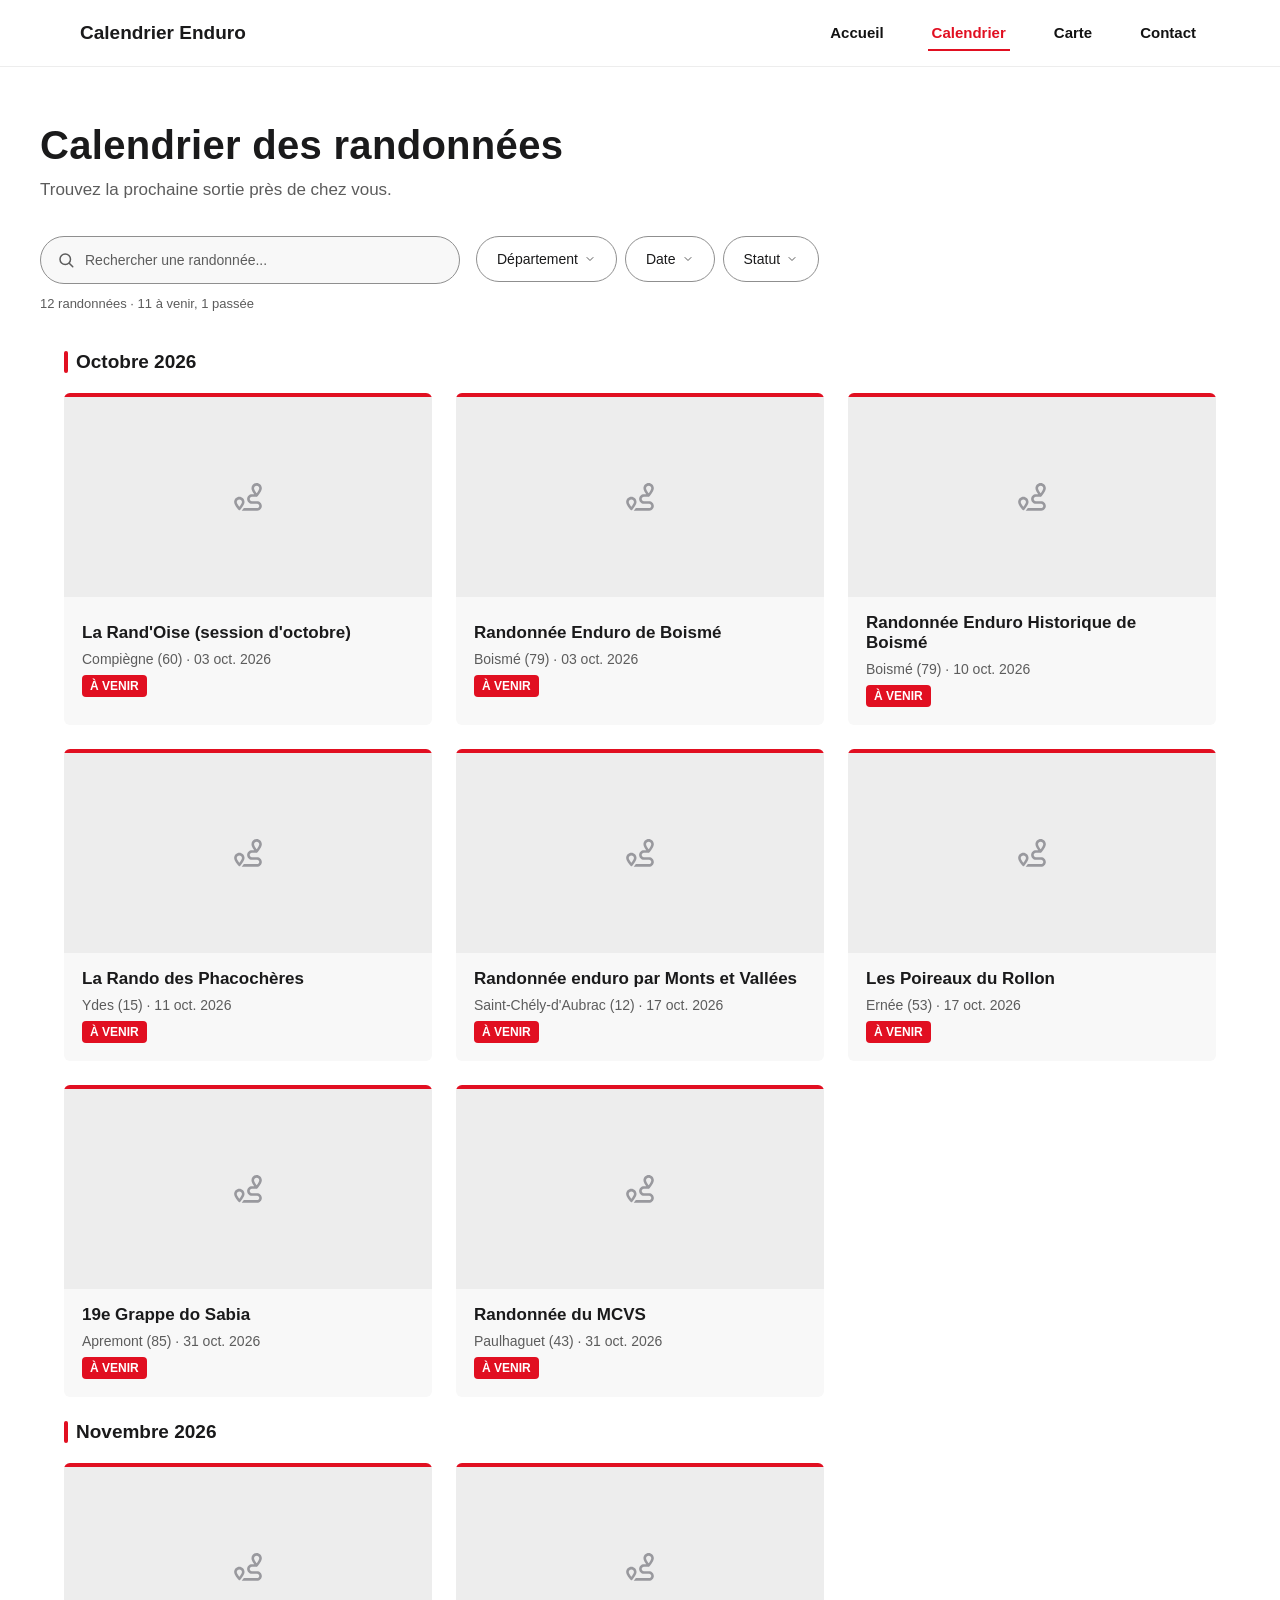
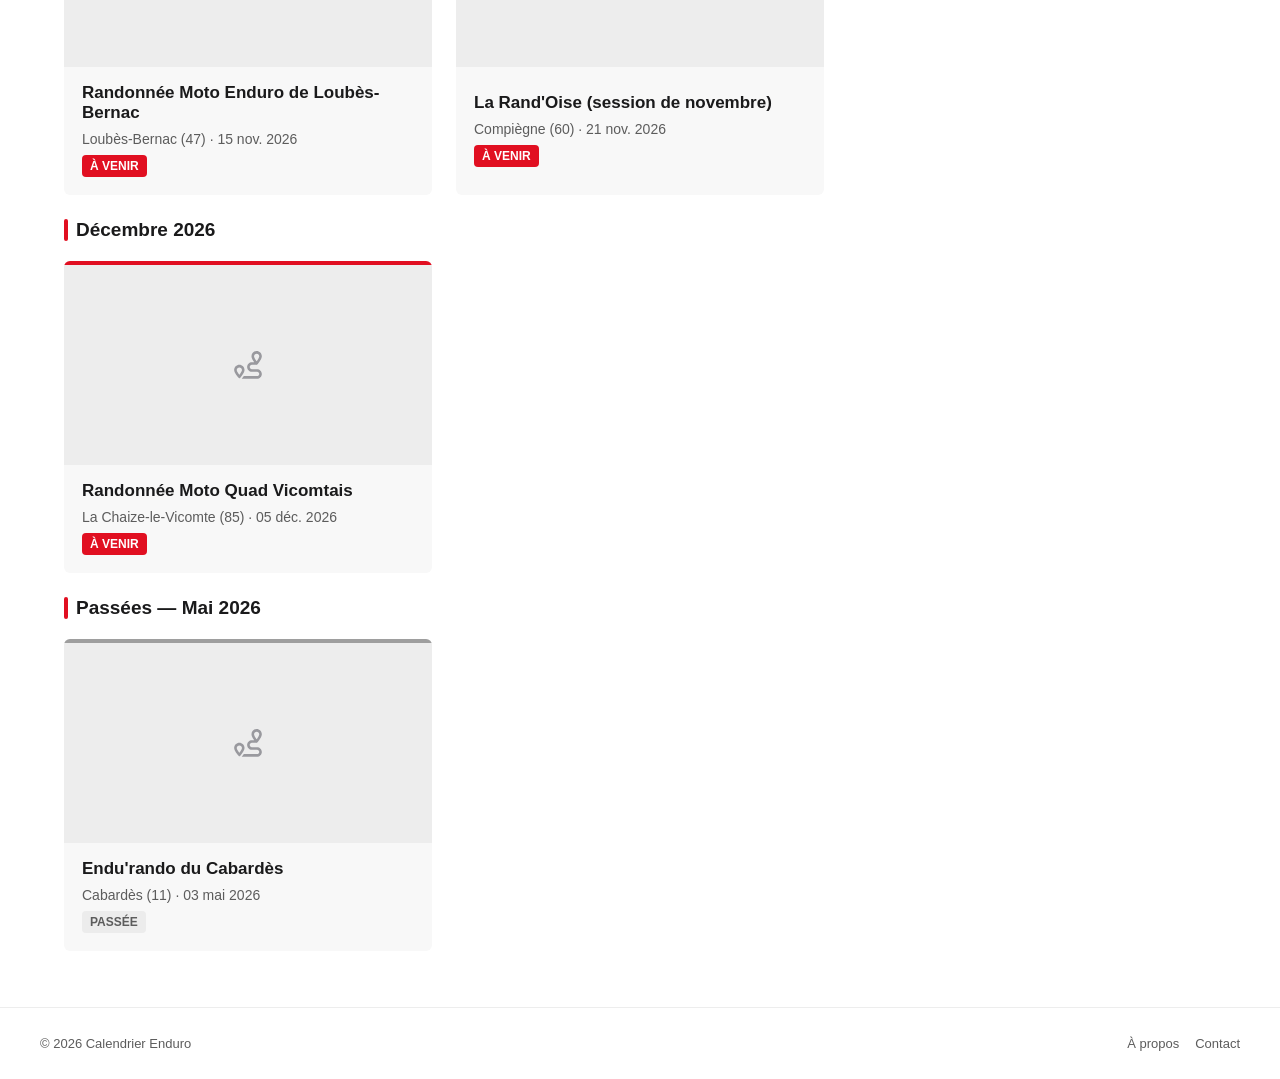
==== commit cfb55677: "Pictogramme de repli pour les randonnées sans photo - Cartes et fiche : pictogramme décoratif quand " ====
--- a/calendar.html
+++ b/calendar.html
@@ -21,6 +21,7 @@
   <symbol id="icon-home" viewBox="0 0 24 24"><path d="M4 11 12 4l8 7"/><path d="M6 10v9a1 1 0 0 0 1 1h3v-6h4v6h3a1 1 0 0 0 1-1v-9"/></symbol>
   <symbol id="icon-envelope" viewBox="0 0 24 24"><rect x="3" y="5" width="18" height="14" rx="2"/><path d="m4 7 8 6 8-6"/></symbol>
   <symbol id="icon-chevron-down" viewBox="0 0 24 24"><polyline points="6 9 12 15 18 9"/></symbol>
+  <symbol id="icon-fa-route" viewBox="0 0 39 39"><path d="M33.2723 11.7902C34.5517 9.60773 35.1537 8.0273 35.1537 7.27472C35.1537 5.318 33.5733 3.66232 31.5413 3.66232C29.5846 3.66232 27.9289 5.318 27.9289 7.27472C27.9289 8.0273 28.531 9.60773 29.8104 11.7902C30.4124 12.6181 31.0145 13.4459 31.5413 14.1985C32.1434 13.4459 32.6702 12.6181 33.2723 11.7902ZM32.3692 18.9397C32.1434 19.2408 31.6918 19.3913 31.3155 19.316H24.9186C23.2629 19.316 21.9083 20.6707 21.9083 22.3264C21.9083 23.9821 23.2629 25.3367 24.9186 25.3367H32.1434C35.831 25.3367 38.7661 28.2718 38.7661 31.9594C38.7661 35.6471 35.831 38.5822 32.1434 38.5822H10.77C11.3721 37.8296 12.1999 36.8512 13.0278 35.7976C13.1783 35.5718 13.4041 35.2708 13.6299 34.9698H32.1434C33.7991 34.9698 35.1537 33.6151 35.1537 31.9594C35.1537 30.3037 33.7991 28.9491 32.1434 28.9491H24.9186C21.2309 28.9491 18.2959 26.014 18.2959 22.3264C18.2959 18.6387 21.2309 15.7036 24.9186 15.7036H28.1547C26.2732 13.0696 24.3165 9.75824 24.3165 7.27472C24.3165 3.28603 27.5526 0.0499268 31.5413 0.0499268C35.53 0.0499268 38.7661 3.28603 38.7661 7.27472C38.7661 11.0376 34.3259 16.682 32.3692 18.9397ZM9.18962 30.7553C10.5443 28.7986 11.0711 27.2934 11.0711 26.5408C11.0711 24.5841 9.49065 22.9284 7.45868 22.9284C5.50196 22.9284 3.84628 24.5841 3.84628 26.5408C3.84628 27.2934 4.37309 28.7986 5.72774 30.7553C6.25455 31.5831 6.85661 32.411 7.45868 33.1636C8.06075 32.411 8.66281 31.5831 9.18962 30.7553ZM10.6195 34.9698C10.0927 35.6471 9.56591 36.2491 9.11436 36.776C8.81333 37.077 8.58755 37.378 8.36178 37.6038C8.36178 37.6038 8.36178 37.6791 8.28652 37.6791C7.83497 38.2059 7.08239 38.2059 6.63084 37.6791C4.74938 35.6471 0.233887 30.379 0.233887 26.5408C0.233887 22.5521 3.46999 19.316 7.45868 19.316C11.4474 19.316 14.6835 22.5521 14.6835 26.5408C14.6835 29.1749 12.5762 32.4862 10.6195 34.9698Z"/></symbol>
 </svg>
 
 <header class="site-header">
--- a/css/styles.css
+++ b/css/styles.css
@@ -510,6 +510,15 @@
   object-fit: cover;
 }
 
+/* Rando sans photo : pictogramme décoratif à la place de la vignette */
+.event-card__thumb--empty {
+  display: flex;
+  align-items: center;
+  justify-content: center;
+  color: var(--color-placeholder);
+  font-size: 28px;
+}
+
 .event-card__body {
   flex: 1;
   min-width: 0;
@@ -1513,6 +1522,15 @@
   object-fit: cover;
 }
 
+/* Fiche sans photo : même pictogramme décoratif que sur les cartes */
+.detail-hero--empty {
+  display: flex;
+  align-items: center;
+  justify-content: center;
+  color: var(--color-placeholder);
+  font-size: 48px;
+}
+
 .detail-hero .badge {
   position: absolute;
   left: var(--space-4);
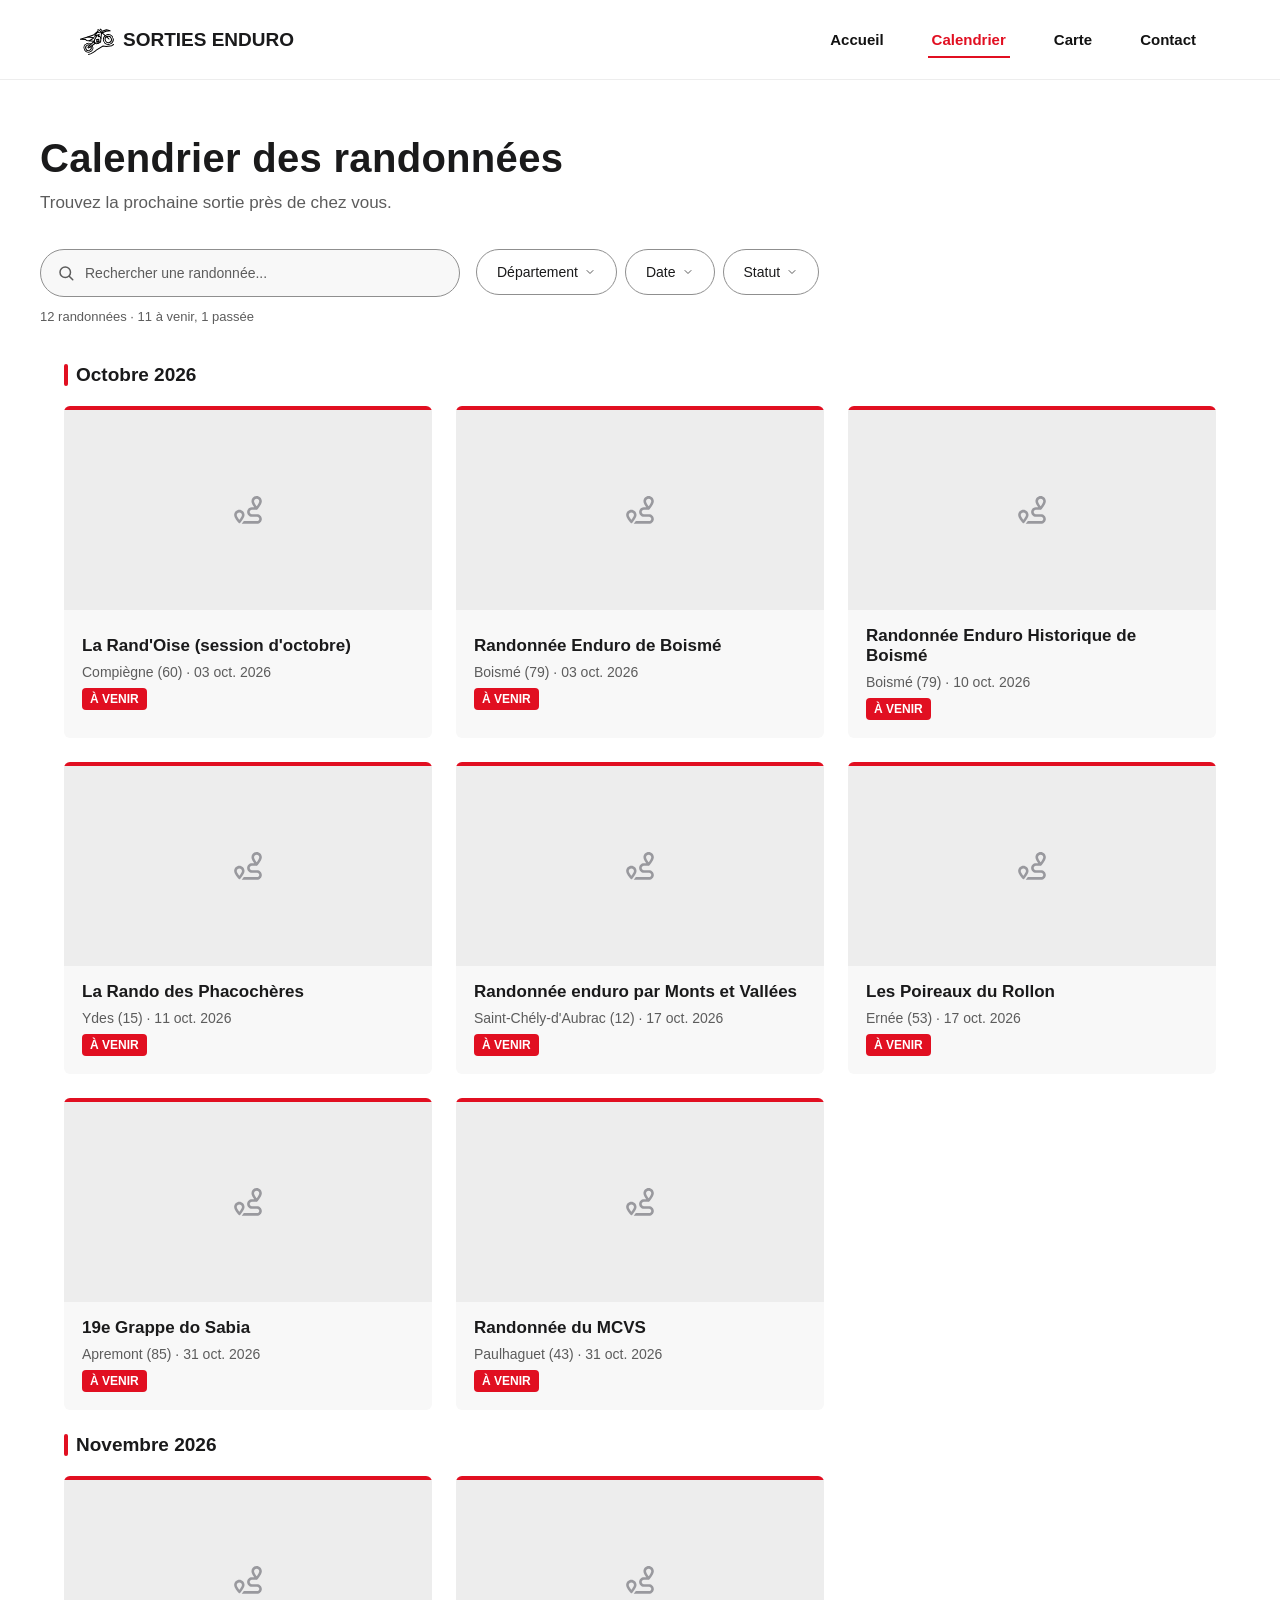
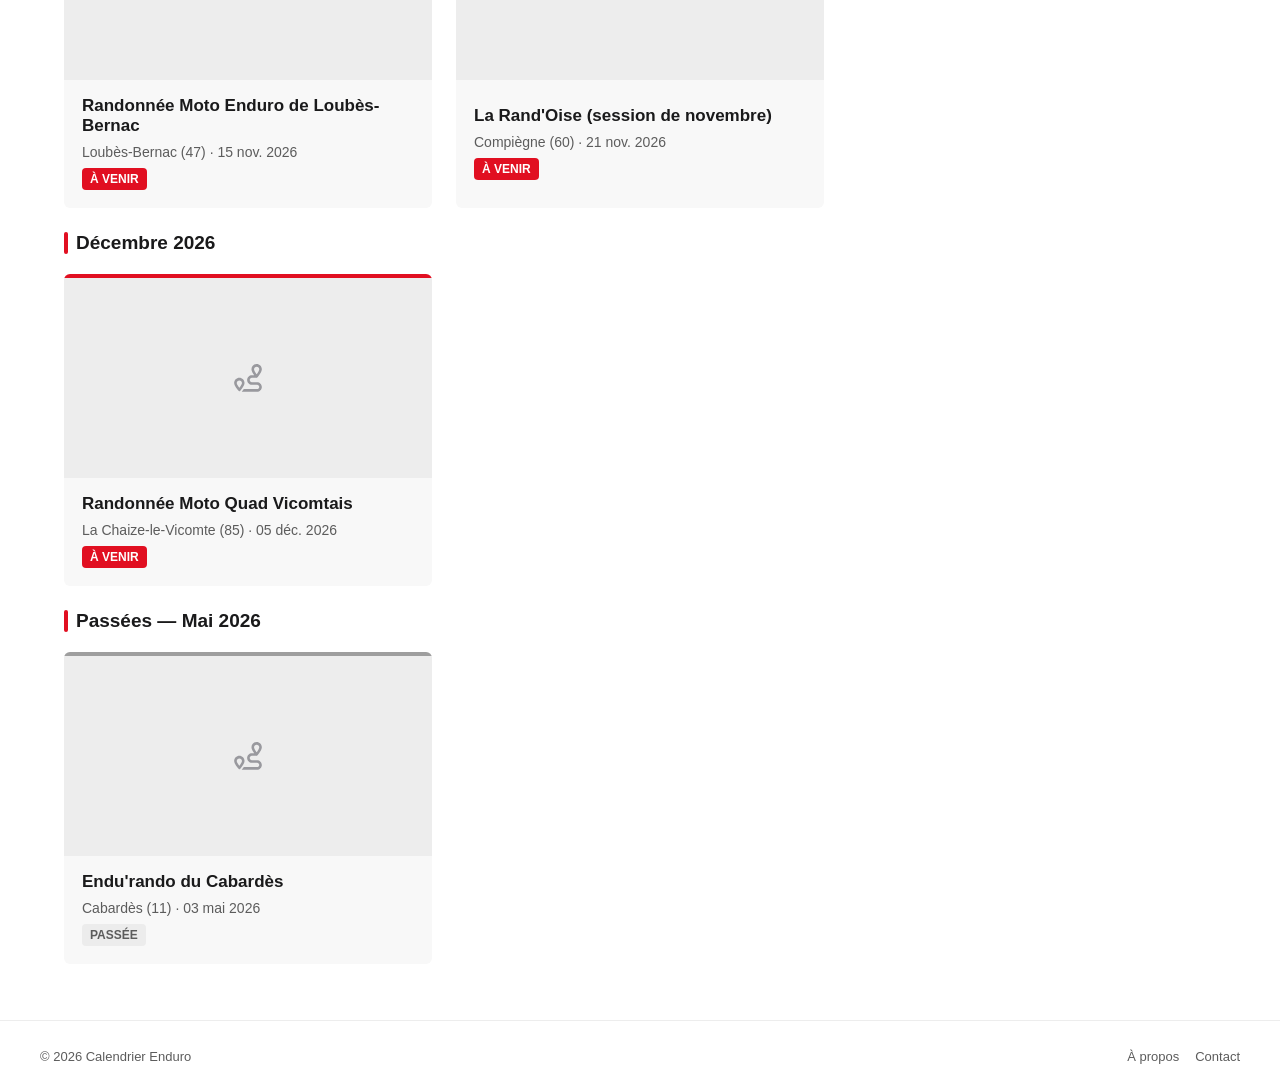
==== commit 3f989151: "Logo cliquable dans l'en-tête et favicon SVG - Pictogramme moto + nom du site, lien vers l'accueil, " ====
--- a/calendar.html
+++ b/calendar.html
@@ -8,7 +8,7 @@
   name="description"
   content="Toutes les randonnées enduro à venir et passées en France, filtrables par région, date et statut."
 />
-<link rel="icon" href="data:image/svg+xml,%3Csvg xmlns='http://www.w3.org/2000/svg' viewBox='0 0 24 24'%3E%3Crect width='24' height='24' rx='5' fill='%23e10f21'/%3E%3Ctext x='12' y='17' font-size='13' font-family='Arial, sans-serif' font-weight='700' fill='white' text-anchor='middle'%3EE%3C/text%3E%3C/svg%3E" />
+<link rel="icon" type="image/svg+xml" href="assets/img/favicon.svg" />
 <link rel="stylesheet" href="css/styles.css" />
 </head>
 <body>
@@ -26,7 +26,18 @@
 
 <header class="site-header">
   <div class="site-header__inner">
-    <p class="site-header__title">Calendrier Enduro</p>
+    <a class="site-header__title site-logo" href="index.html" aria-label="Sorties Enduro — accueil">
+      <span class="site-logo__mark" aria-hidden="true">
+        <span class="site-logo__bike">
+          <img class="site-logo__part site-logo__part--roue-arriere" src="assets/img/logo/roue-arriere.svg" alt="" />
+          <img class="site-logo__part site-logo__part--roue-avant" src="assets/img/logo/roue-avant.svg" alt="" />
+          <img class="site-logo__part site-logo__part--chassis" src="assets/img/logo/chassis.svg" alt="" />
+          <img class="site-logo__part site-logo__part--fourche" src="assets/img/logo/fourche.svg" alt="" />
+        </span>
+        <img class="site-logo__part site-logo__part--sol" src="assets/img/logo/sol.svg" alt="" />
+      </span>
+      Sorties Enduro
+    </a>
 
     <nav class="primary-nav" aria-label="Navigation principale">
       <ul class="primary-nav__list">
--- a/css/styles.css
+++ b/css/styles.css
@@ -31,6 +31,7 @@
   --color-accent-cancelled: #1a1a1a;
 
   --color-error: #b00020;
+  --color-focus: #1d4ed8; /* bleu : le rouge est réservé à la marque et aux erreurs */
   --color-success: #1e7b34;
 
   /* Typo */
@@ -57,7 +58,7 @@
   --detail-cta-height: 70px;
 
   /* Focus */
-  --focus-ring: 0 0 0 3px rgba(225, 15, 33, 0.35), 0 0 0 1px var(--color-brand);
+  --focus-ring: 0 0 0 2px #fff, 0 0 0 4px var(--color-focus); /* double anneau : lisible sur fond clair comme sombre (hero) */
 }
 
 /* --------------------------------------------------------------------------
@@ -219,6 +220,44 @@
   color: var(--color-text);
   white-space: nowrap;
 }
+
+/* Logo : pictogramme moto + nom du site, lien vers l'accueil */
+.site-logo {
+  display: inline-flex;
+  align-items: center;
+  gap: var(--space-2);
+  text-transform: uppercase;
+  border-radius: var(--radius-md);
+}
+
+.site-logo__mark {
+  position: relative;
+  flex: none;
+  width: 35px;
+  height: 35px;
+  background: #fff;
+}
+
+.site-logo__bike {
+  position: absolute;
+  left: 1.26px;
+  top: 8.13px;
+  width: 32.479px;
+  height: 18.748px;
+  transform: rotate(-21.25deg);
+}
+
+/* Les SVG gardent leurs dimensions natives : seul le placement est défini ici */
+.site-logo__part {
+  position: absolute;
+  max-width: none;
+}
+
+.site-logo__part--roue-arriere { left: 0; top: 8.76px; }
+.site-logo__part--roue-avant   { left: 21.37px; top: 7.63px; }
+.site-logo__part--chassis      { left: 0.4px; top: 1.3px; }
+.site-logo__part--fourche      { left: 19.35px; top: -0.03px; }
+.site-logo__part--sol          { left: 7.56px; top: 22.12px; }
 
 .primary-nav {
   display: none;
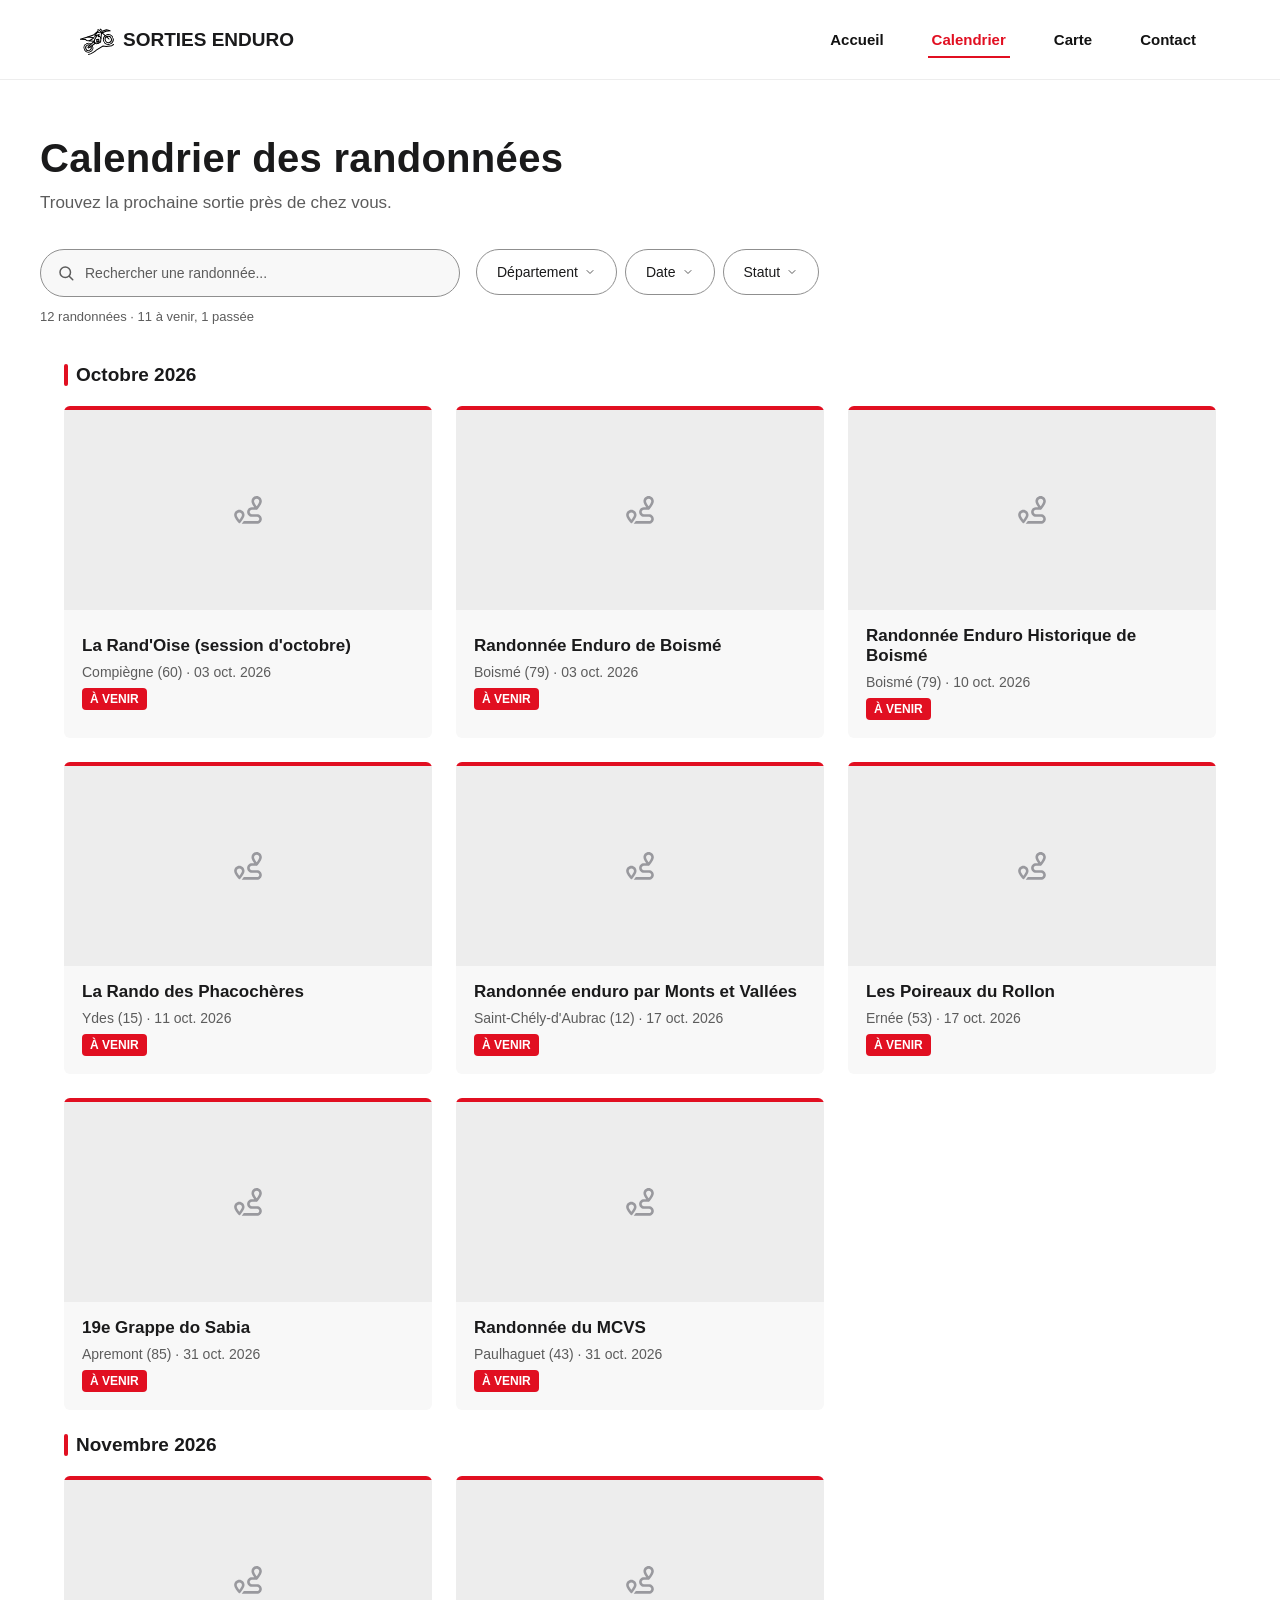
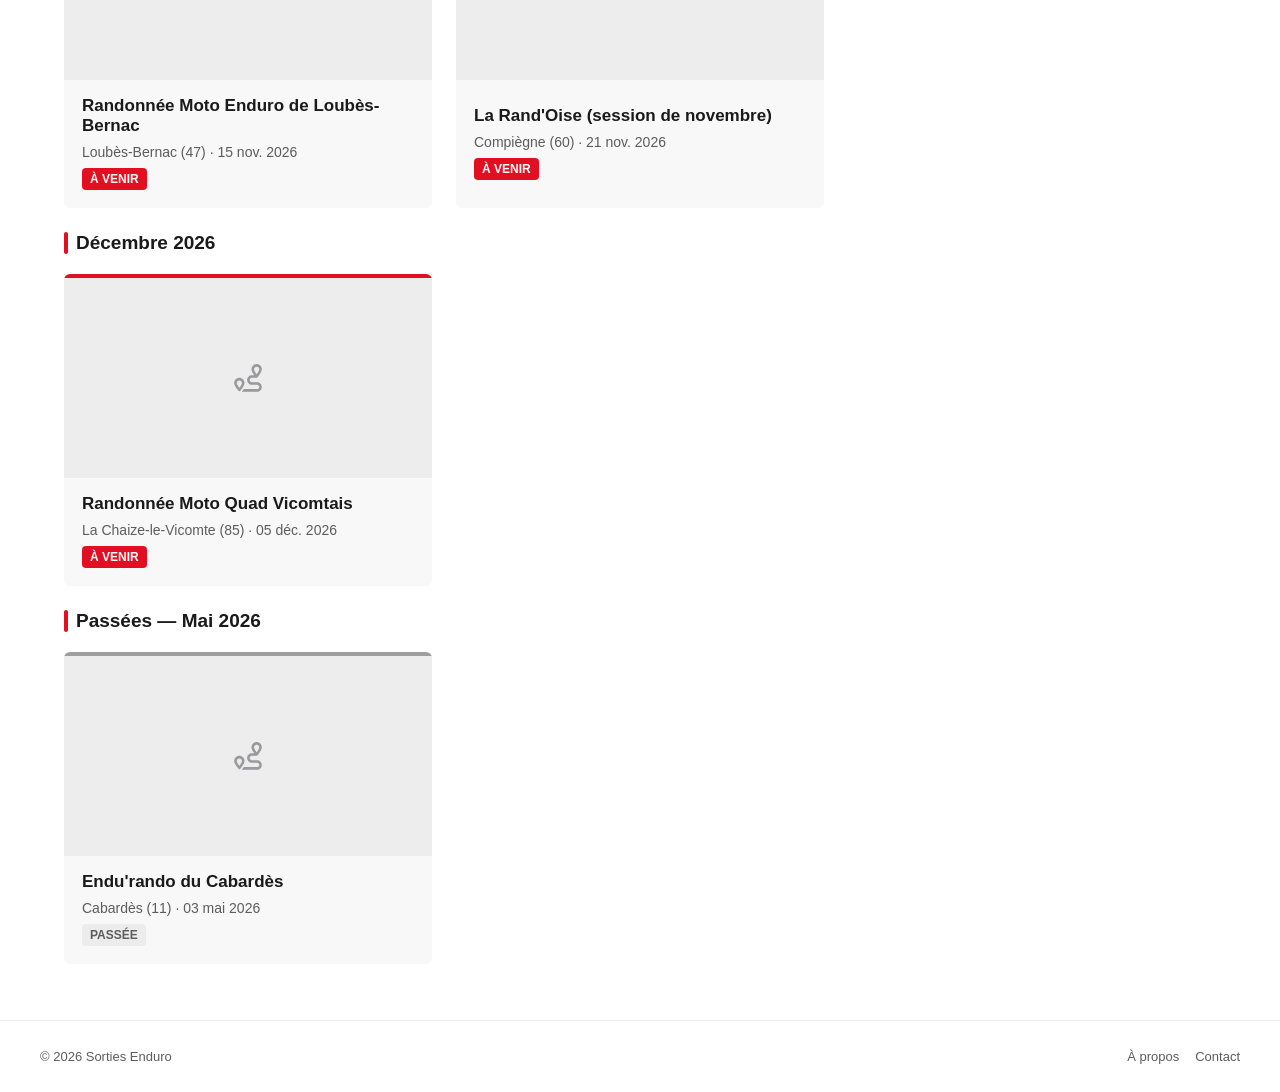
==== commit e8c04deb: "Renommage du site en « Sorties Enduro », version 1.1.1 - Titres de page, pieds de page, textes des f" ====
--- a/calendar.html
+++ b/calendar.html
@@ -3,7 +3,7 @@
 <head>
 <meta charset="UTF-8" />
 <meta name="viewport" content="width=device-width, initial-scale=1" />
-<title>Calendrier des randonnées — Calendrier Enduro</title>
+<title>Calendrier des randonnées — Sorties Enduro</title>
 <meta
   name="description"
   content="Toutes les randonnées enduro à venir et passées en France, filtrables par région, date et statut."
@@ -106,7 +106,7 @@
 
   <footer class="site-footer">
     <div class="site-footer__inner">
-      <p>© 2026 Calendrier Enduro</p>
+      <p>© 2026 Sorties Enduro</p>
       <p class="site-footer__links">
         <a href="#" aria-disabled="true" tabindex="-1">À propos <span class="sr-only">(bientôt disponible)</span></a>
         <a href="contact.html">Contact</a>
--- a/css/styles.css
+++ b/css/styles.css
@@ -1,5 +1,5 @@
 /* ==========================================================================
-   Calendrier-enduro — feuille de styles partagée
+   Sorties Enduro — feuille de styles partagée
    Version F ("Sportif" clair) — implémentation locale à partir de Figma
    Voir claude/accessibilite.md et claude/structure-site.md dans le projet
    pour le détail des décisions de contraste / zones tactiles.
